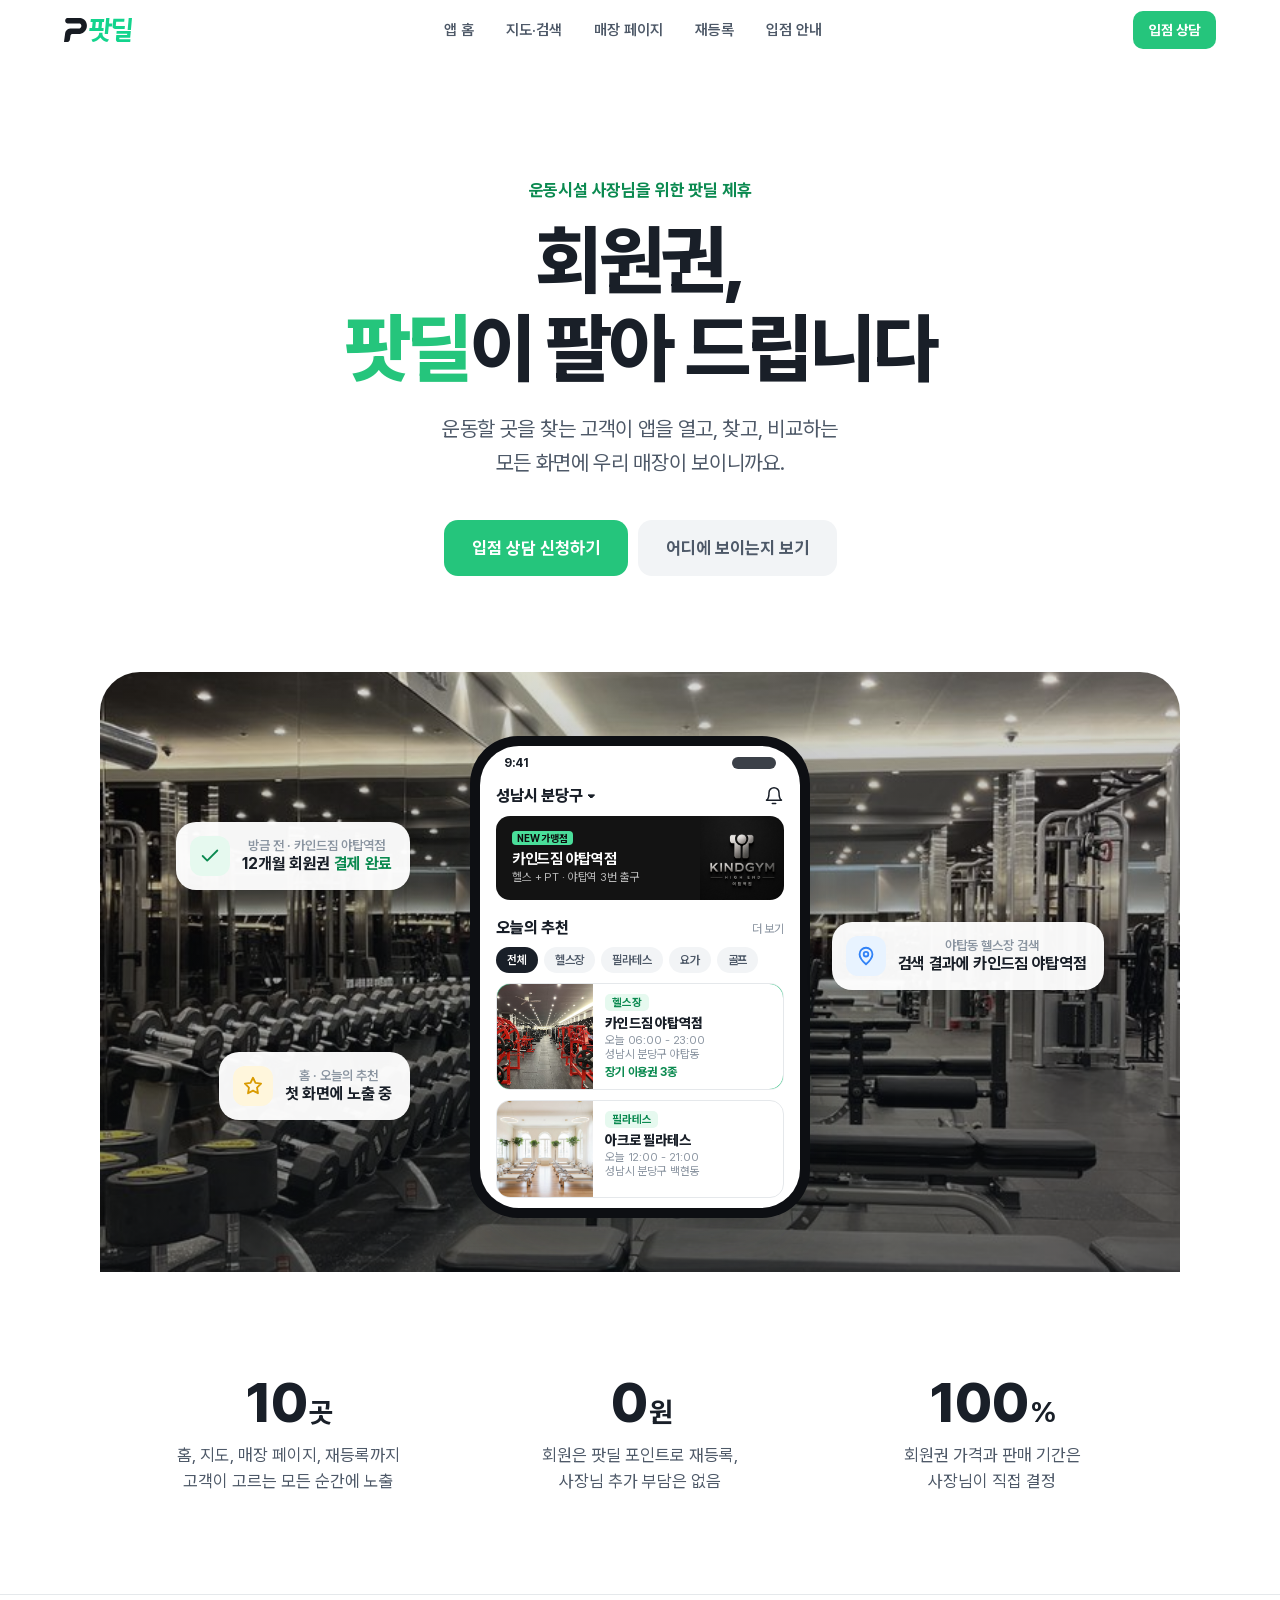
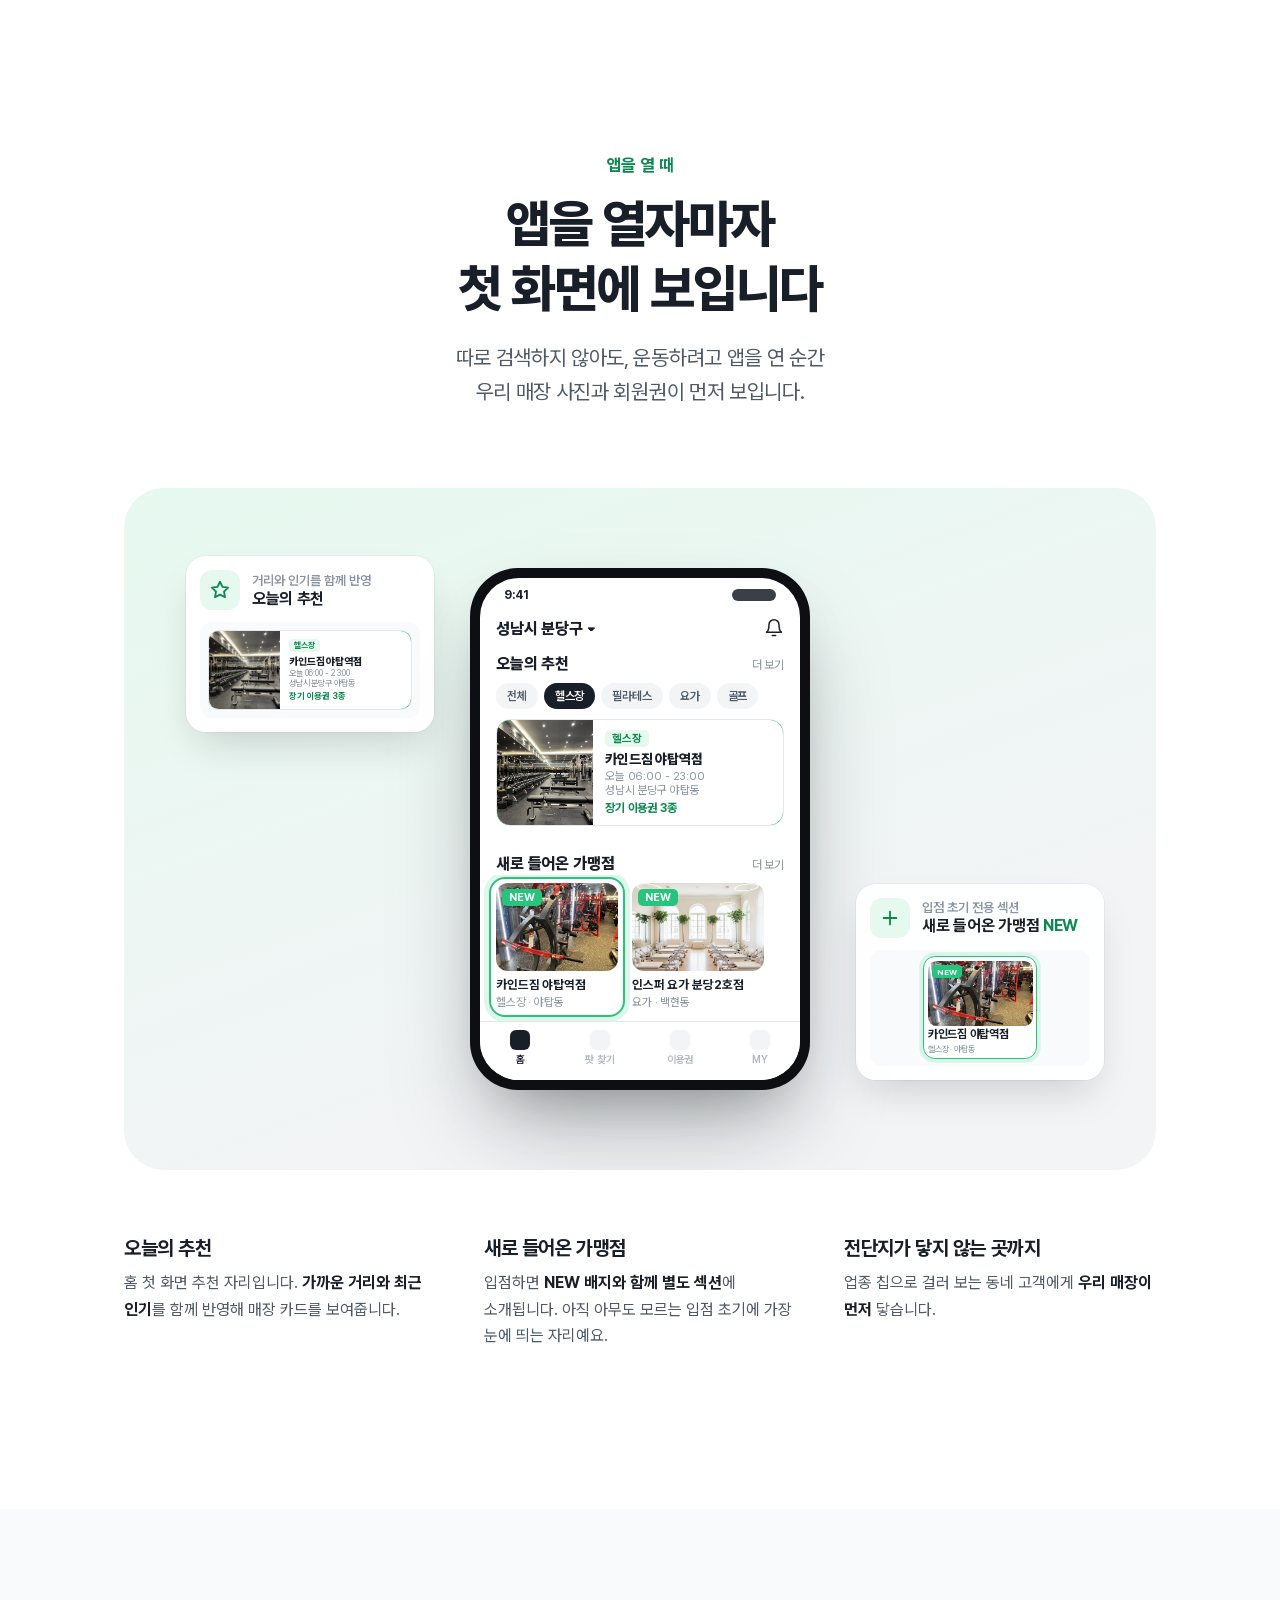
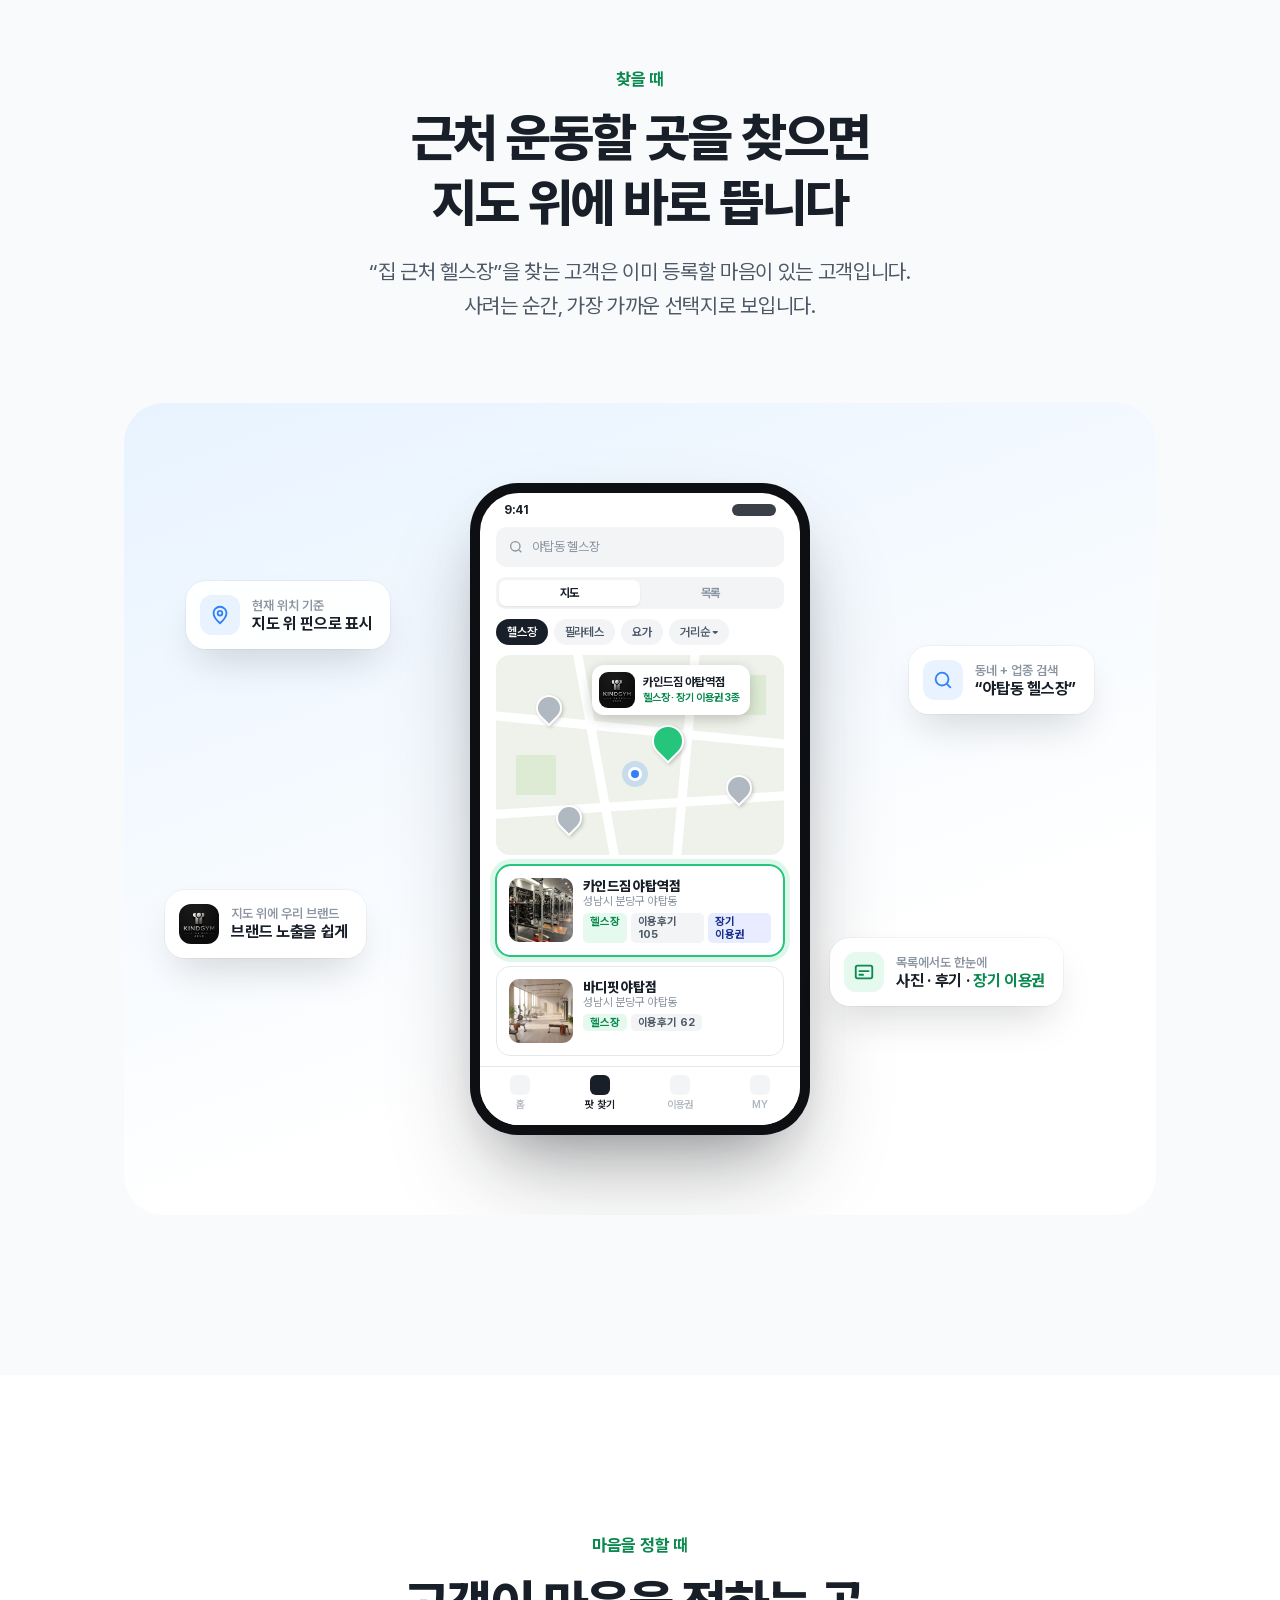
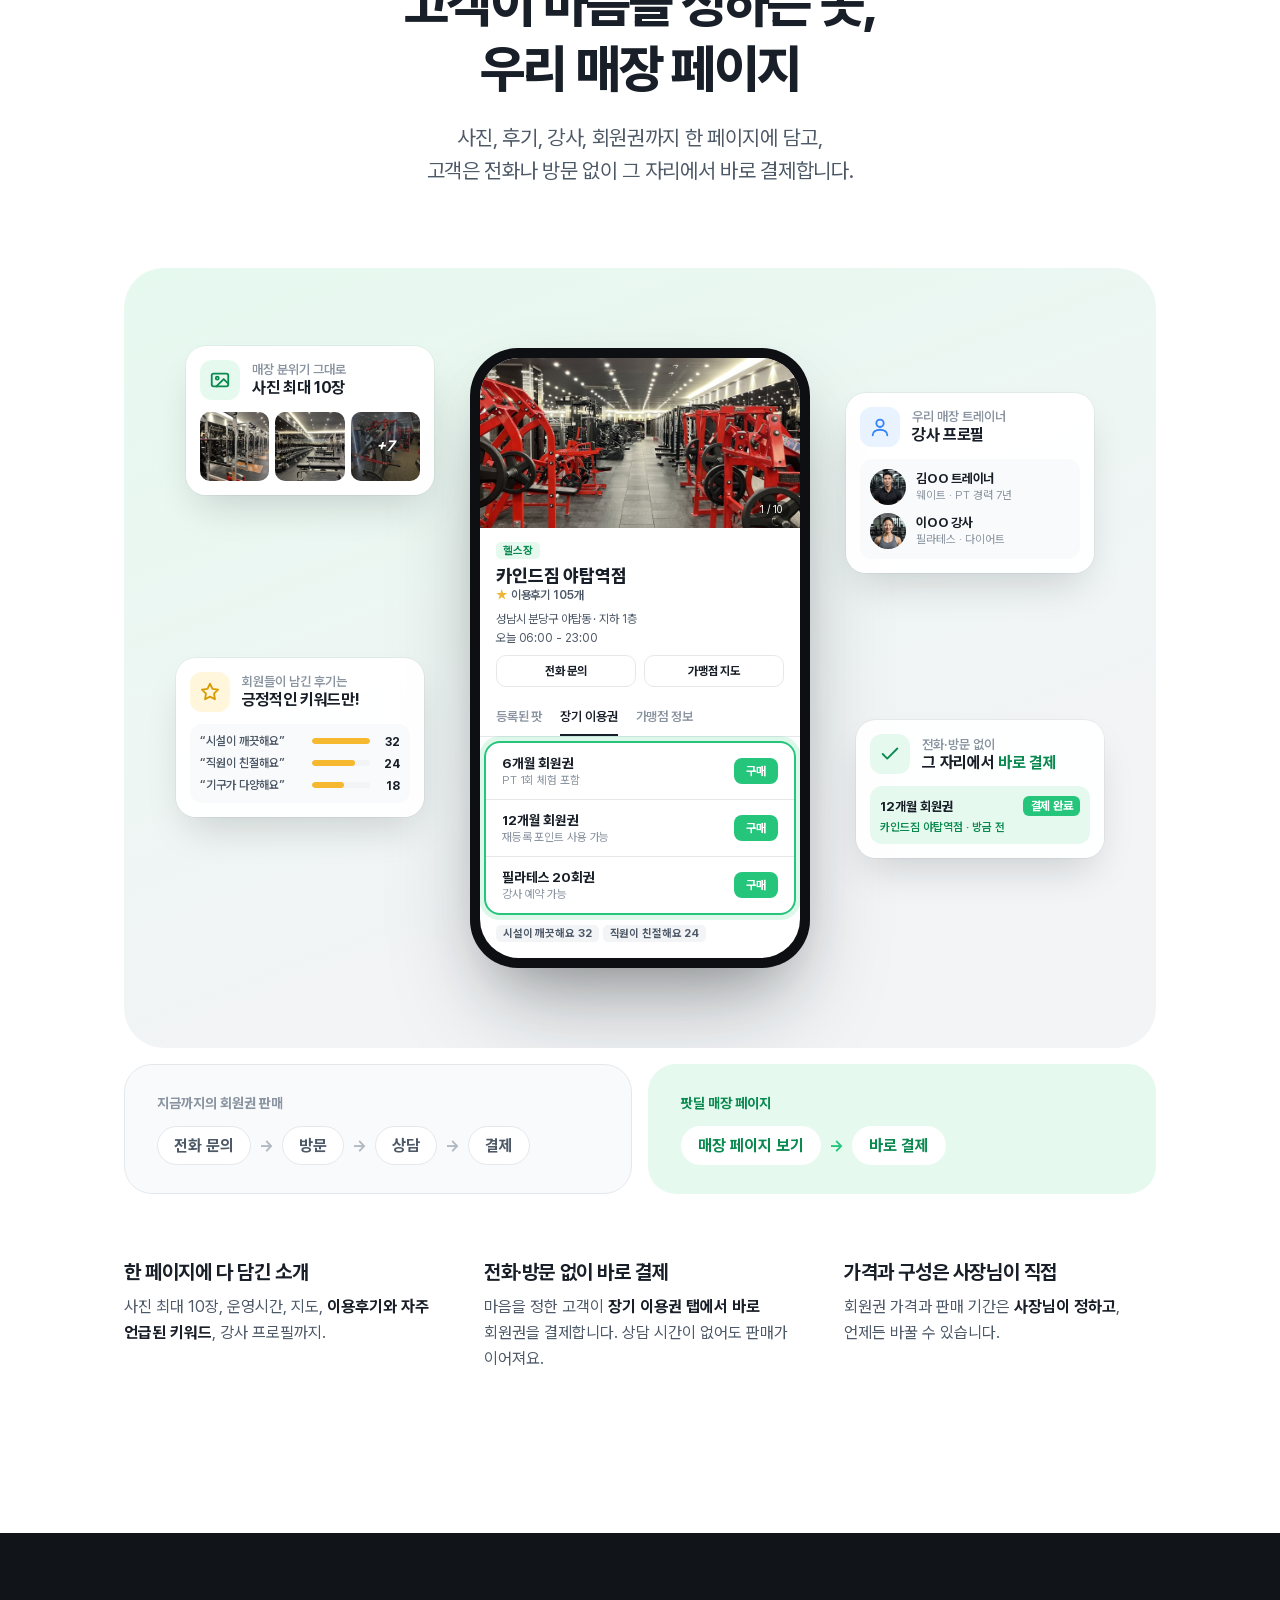
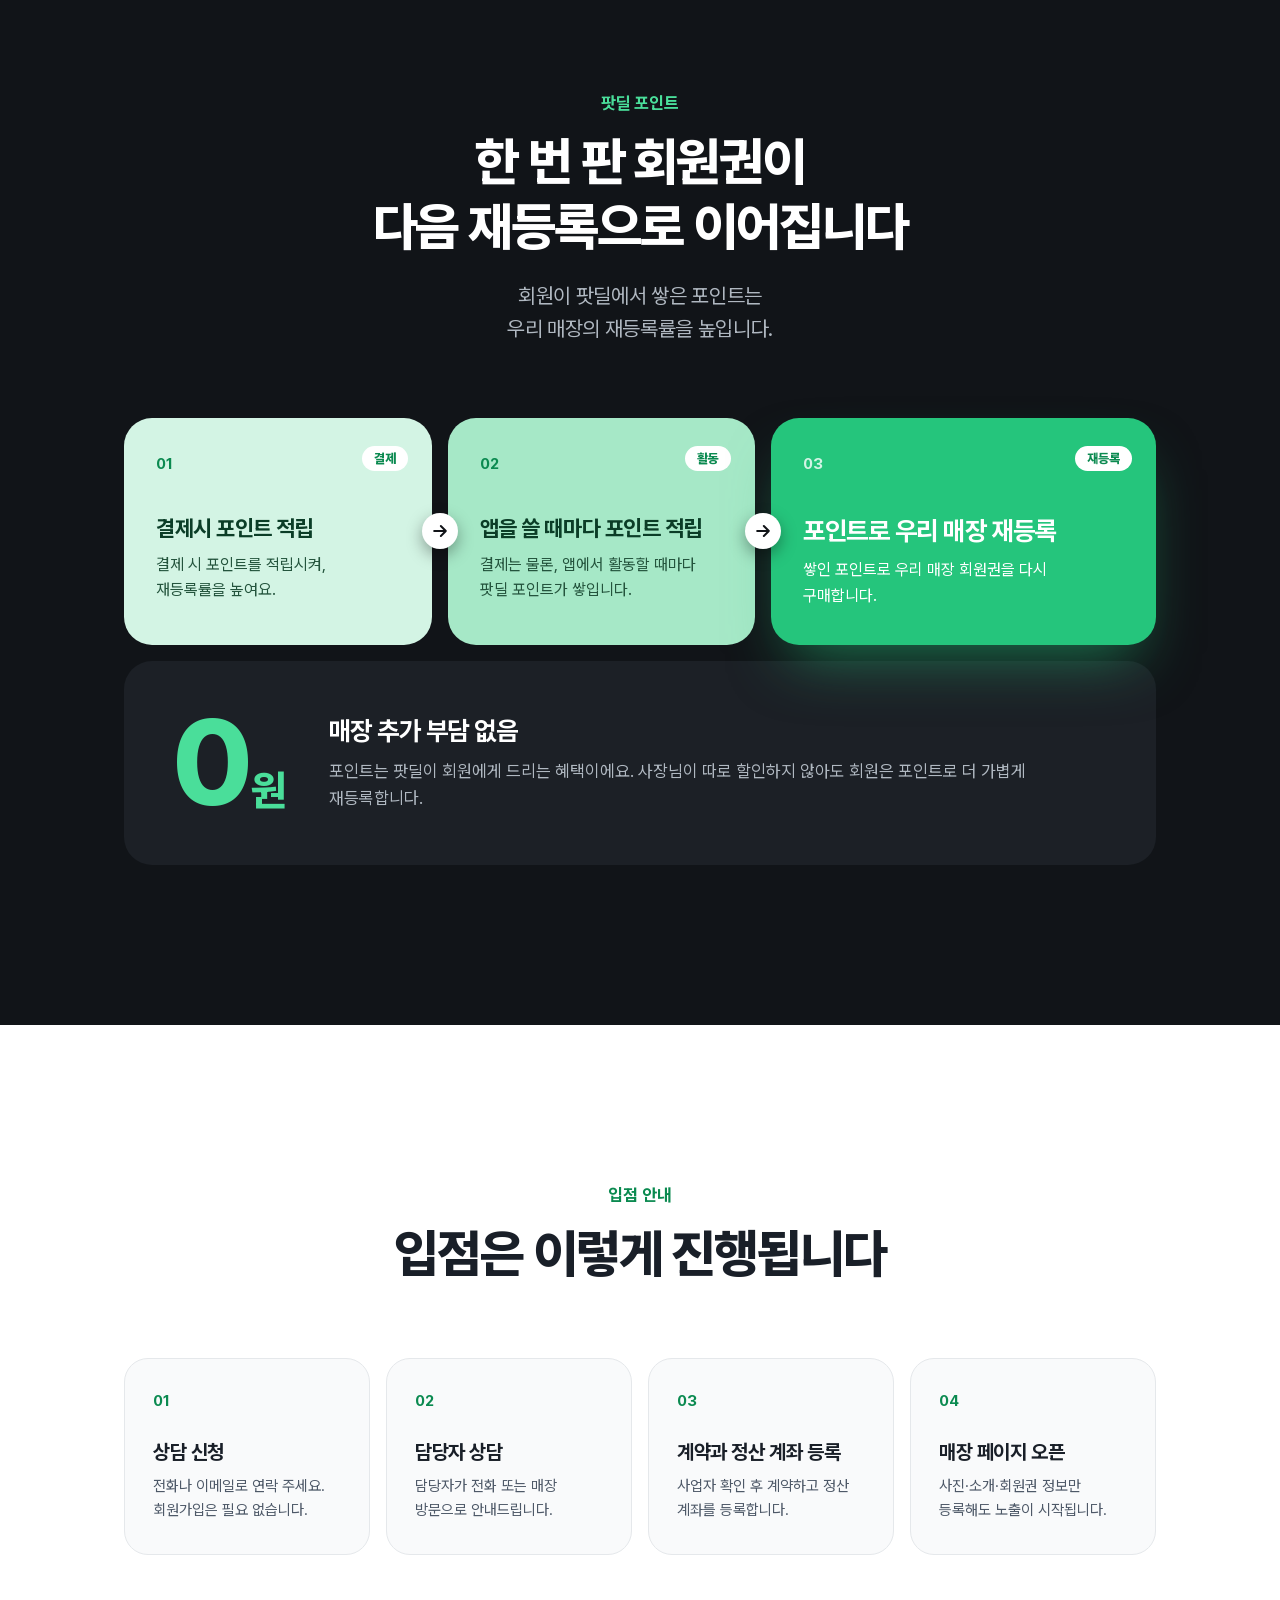
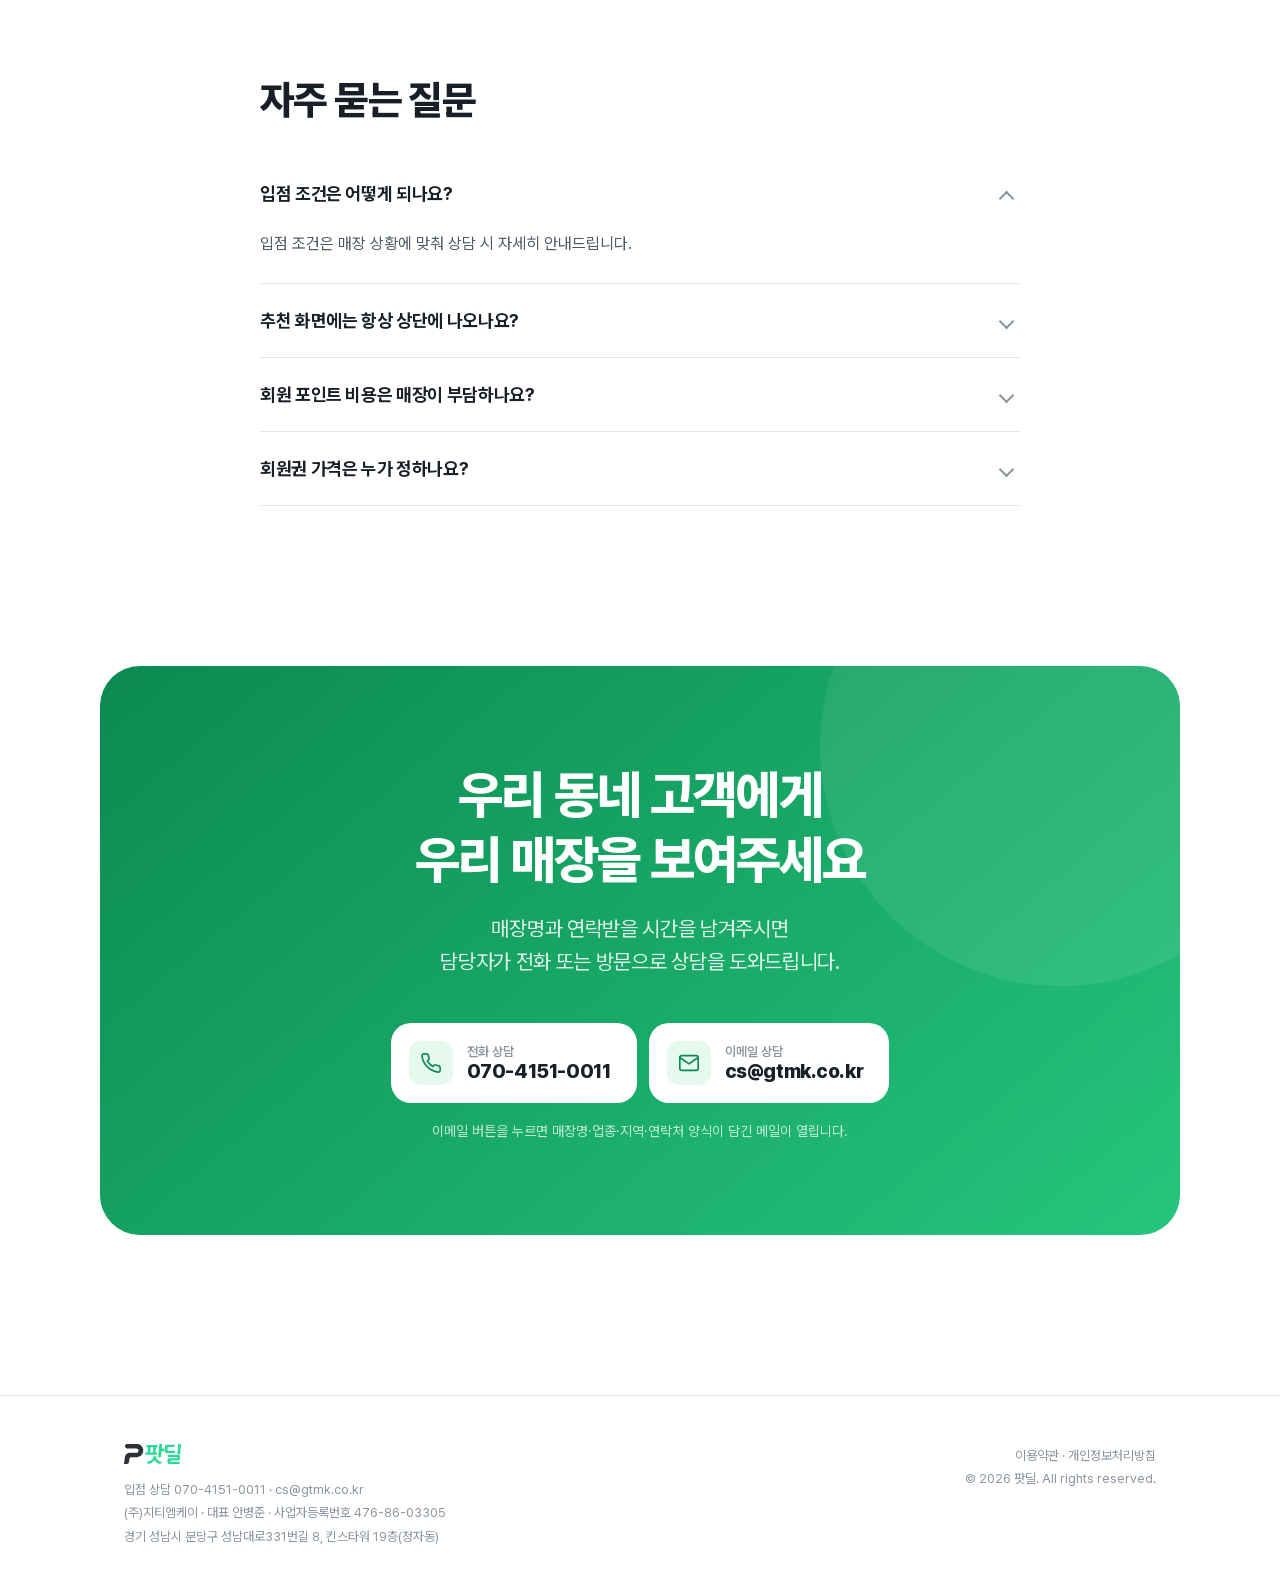
==== partner/index.html @ 351692d8 "feature: 운동시설 입점 안내 페이지(/partner/) 추가 - partner/ 폴더에 입점 안내 페이지, 사용 이미지, 공유 미리보기 이미지와 파비콘 추가 - Preten" ====
<!doctype html>
<html lang="ko">
<head>
<meta charset="utf-8">
<meta name="viewport" content="width=device-width,initial-scale=1">
<title>팟딜 파트너 | 운동시설 제휴 가맹점 모집</title>
<meta name="description" content="회원권, 팟딜이 팔아 드립니다. 운동할 곳을 찾는 고객이 앱을 열고, 찾고, 비교하는 모든 화면에 우리 매장이 보입니다.">
<link rel="canonical" href="https://gtmk.net/partner/">
<link rel="icon" type="image/svg+xml" href="assets/favicon.svg">
<meta property="og:type" content="website">
<meta property="og:site_name" content="팟딜">
<meta property="og:url" content="https://gtmk.net/partner/">
<meta property="og:title" content="팟딜 파트너 | 운동시설 제휴 가맹점 모집">
<meta property="og:description" content="회원권, 팟딜이 팔아 드립니다. 운동할 곳을 찾는 고객이 보는 모든 화면에 우리 매장이 보입니다.">
<meta property="og:image" content="https://gtmk.net/partner/assets/og.jpg">
<meta property="og:image:width" content="1200">
<meta property="og:image:height" content="630">
<meta name="twitter:card" content="summary_large_image">
<link rel="preload" href="fonts/PretendardSubset.woff2" as="font" type="font/woff2" crossorigin>
<style>
@font-face{font-family:"Pretendard";src:url("fonts/PretendardSubset.woff2") format("woff2-variations"),url("fonts/PretendardSubset.woff2") format("woff2");font-weight:45 920;font-display:swap}
:root{
  --g:#25C57C;--g-press:#1EA266;--g-bg:#E6F9EF;--g-text:#0B8A50;
  --ink:#191F28;--ink2:#4E5968;--ink3:#8B95A1;--ink4:#B0B8C1;--line:#E5E8EB;--canvas:#F9FAFB;--sec:#F2F4F6;--dark:#111418;--navy:#182E89;
  --max:1080px;
}
*{box-sizing:border-box;margin:0;padding:0}
html{scroll-behavior:smooth;scroll-padding-top:64px}
body{font-family:"Pretendard",-apple-system,BlinkMacSystemFont,"Apple SD Gothic Neo","Malgun Gothic",sans-serif;color:var(--ink);background:#fff;word-break:keep-all;-webkit-font-smoothing:antialiased;overflow-x:hidden}
a{color:inherit;text-decoration:none}
.wrap{max-width:var(--max);margin:0 auto;padding:0 24px}
section{padding:160px 0}
.center{text-align:center}
.kicker{display:block;font-size:17px;font-weight:700;color:var(--g-text);margin-bottom:16px;letter-spacing:-0.01em}
h1{font-size:clamp(40px,7vw,76px);line-height:1.16;font-weight:800;letter-spacing:-0.045em}
h2{font-size:clamp(32px,5vw,52px);line-height:1.25;font-weight:800;letter-spacing:-0.04em}
h3{font-size:19px;font-weight:700;letter-spacing:-0.02em;line-height:1.4}
.sub{font-size:clamp(17px,2vw,21px);line-height:1.6;color:var(--ink2);margin-top:20px;letter-spacing:-0.015em}
.btn{display:inline-flex;align-items:center;justify-content:center;height:56px;padding:0 28px;border-radius:14px;font-weight:700;font-size:17px;transition:background .15s,transform .15s}
.btn:active{transform:scale(.97)}
.btn-g{background:var(--g);color:#fff}.btn-g:hover{background:var(--g-press)}
.btn-s{background:var(--sec);color:var(--ink2)}.btn-s:hover{background:#E5E8EB}

/* reveal */
.js .rv{opacity:0;transform:translateY(32px);transition:opacity .8s cubic-bezier(.2,.7,.2,1),transform .8s cubic-bezier(.2,.7,.2,1)}
.js .rv.in{opacity:1;transform:none}
.js .rv.d1{transition-delay:.12s}.js .rv.d2{transition-delay:.24s}.js .rv.d3{transition-delay:.36s}
@media(prefers-reduced-motion:reduce){.js .rv{opacity:1;transform:none;transition:none}}

/* header */
header{position:fixed;top:0;left:0;right:0;z-index:40;background:rgba(255,255,255,.8);backdrop-filter:saturate(1.6) blur(16px);-webkit-backdrop-filter:saturate(1.6) blur(16px)}
header .wrap{height:60px;display:flex;align-items:center;justify-content:space-between;gap:16px;max-width:1200px}
header .logo{height:24px;width:auto;display:block}
header nav{display:flex;gap:32px;font-size:15px;font-weight:600;color:var(--ink2)}
header nav a:hover{color:var(--ink)}
header .btn{height:38px;padding:0 16px;font-size:14px;border-radius:10px}
@media(max-width:900px){header nav{display:none}}

/* ===== phone mockup ===== */
.phone{text-align:left;width:340px;flex:none;border-radius:48px;background:#0d0f13;padding:10px;box-shadow:0 50px 100px -20px rgba(17,20,24,.28),0 30px 60px -30px rgba(17,20,24,.35);position:relative}
.scr{width:320px;border-radius:39px;overflow:hidden;background:#fff;color:var(--ink);position:relative;font-size:13px;letter-spacing:-0.01em}
.sb{height:34px;display:flex;justify-content:space-between;align-items:center;padding:0 24px;font-size:12px;font-weight:700}
.sb i{width:44px;height:12px;border-radius:6px;background:var(--ink);display:block;opacity:.85}
.ab{display:flex;justify-content:space-between;align-items:center;padding:6px 16px 10px}
.ab b{font-size:16px;font-weight:800}
.ab svg{width:20px;height:20px;stroke:var(--ink);fill:none;stroke-width:1.8;stroke-linecap:round;stroke-linejoin:round}
.banner{margin:0 16px;border-radius:14px;background:linear-gradient(120deg,#182E89,#25C57C);color:#fff;padding:16px;position:relative;height:84px}
.banner b{font-size:15px;display:block}.banner span{font-size:12px;opacity:.85}
.banner em{position:absolute;right:12px;bottom:10px;font-style:normal;font-size:10px;background:rgba(0,0,0,.25);border-radius:10px;padding:2px 7px}
.banner.kg{background:#131313 url('assets/kindgym_logo.jpg') right center/auto 100% no-repeat;padding:14px 16px;overflow:hidden}
.banner.kg i{display:inline-block;font-style:normal;font-size:10px;font-weight:700;color:#0c0c0c;background:#4ADE9A;border-radius:4px;padding:1px 5px;margin-bottom:5px}
.banner.kg b{font-size:15px;letter-spacing:-0.02em}
.banner.kg span{font-size:11.5px;opacity:.7;display:block;margin-top:2px}
.sh{display:flex;justify-content:space-between;align-items:baseline;padding:18px 16px 10px}
.sh b{font-size:16px;font-weight:800}.sh span{font-size:12px;color:var(--ink3)}
.chips{display:flex;gap:6px;padding:0 16px 10px;overflow:hidden}
.chips span{flex:none;font-size:12px;font-weight:600;padding:6px 11px;border-radius:16px;background:var(--sec);color:var(--ink2)}
.chips span.on{background:var(--ink);color:#fff}
.chip{display:inline-block;font-size:11px;font-weight:700;padding:2px 7px;border-radius:5px;background:var(--g-bg);color:var(--g-text)}
.chip.gray{background:var(--sec);color:var(--ink2)}
.chip.navy{background:#E7ECFF;color:var(--navy)}
.mini{font-size:11.5px;color:var(--ink3)}
.rc{margin:0 16px 10px;border-radius:14px;border:1px solid var(--line);overflow:hidden;display:grid;grid-template-columns:96px 1fr}
.rc .ph{background-size:cover;background-position:center;min-height:96px}
.rc .bd{padding:10px 12px}
.rc .nm{font-size:14px;font-weight:800;margin:4px 0 2px}
.rc .pr{font-size:12px;font-weight:700;color:var(--g-text);margin-top:4px}
.hs{display:flex;gap:10px;padding:8px 16px 12px;margin-top:-8px;overflow:hidden}
.hs .nc.hl{padding:4px 5px 6px;margin:-4px -1px -6px -5px}
.nc{flex:none;width:132px;position:relative}
.nc .ph{height:88px;border-radius:12px;background-size:cover;background-position:center;position:relative}
.nc .ph .chip{position:absolute;left:6px;top:6px;background:var(--g);color:#fff}
.nc b{display:block;font-size:12.5px;margin-top:6px;line-height:1.35}
.tb{display:grid;grid-template-columns:repeat(4,1fr);border-top:1px solid var(--line);padding:8px 0 14px;background:#fff}
.tb span{text-align:center;font-size:10.5px;color:var(--ink4);font-weight:600}
.tb span:before{content:"";display:block;width:20px;height:20px;border-radius:6px;background:var(--sec);margin:0 auto 3px}
.tb span.on{color:var(--ink)}.tb span.on:before{background:var(--ink)}
.search{margin:0 16px 10px;height:40px;border-radius:10px;background:var(--sec);display:flex;align-items:center;padding:0 12px;gap:8px;color:var(--ink3);font-size:13px}
.search svg{width:16px;height:16px;stroke:var(--ink3);fill:none;stroke-width:2}
.seg{display:flex;margin:0 16px 10px;background:var(--sec);border-radius:9px;padding:3px}
.seg span{flex:1;text-align:center;font-size:12px;font-weight:700;color:var(--ink3);padding:6px 0;border-radius:7px}
.seg span.on{background:#fff;color:var(--ink);box-shadow:0 1px 2px rgba(0,0,0,.08)}
.map{height:200px;margin:0 16px;border-radius:14px;position:relative;overflow:hidden;background:#EEF2EA}
.map svg.st{position:absolute;inset:0;width:100%;height:100%}
.pin{position:absolute;width:26px;height:26px;border-radius:50% 50% 50% 0;transform:rotate(-45deg);background:#B0B8C1;border:2px solid #fff;box-shadow:0 2px 4px rgba(0,0,0,.2)}
.pin.on{background:var(--g);width:32px;height:32px}
.pinlbl{position:absolute;background:#fff;border-radius:8px;padding:4px 8px;font-size:11px;font-weight:800;box-shadow:0 2px 6px rgba(0,0,0,.15);white-space:nowrap}
.lcard{position:absolute;background:#fff;border-radius:12px;padding:7px 10px 7px 7px;display:flex;gap:8px;align-items:center;box-shadow:0 4px 14px rgba(0,0,0,.2);z-index:3;white-space:nowrap}
.lcard i{width:36px;height:36px;border-radius:9px;background:#131313 url('assets/kindgym_logo.jpg') center/cover no-repeat;display:block;flex:none}
.lcard b{display:block;font-size:12px}.lcard span{font-size:10.5px;color:var(--g-text);font-weight:700}
.me{position:absolute;width:14px;height:14px;border-radius:50%;background:#3182F6;border:3px solid #fff;box-shadow:0 0 0 6px rgba(49,130,246,.2)}
.lc{margin:10px 16px 0;padding:12px;border-radius:14px;border:1px solid var(--line);display:grid;grid-template-columns:64px 1fr;gap:10px;position:relative}
.lc .ph{width:64px;height:64px;border-radius:10px;background-size:cover;background-position:center}
.lc .nm{font-size:14px;font-weight:800}
.lc .nm small{font-size:11.5px;color:var(--ink3);font-weight:600;margin-left:4px}
.lc.dim{opacity:.5}
.dph{height:170px;background-size:cover;background-position:center;position:relative}
.dph .cnt{position:absolute;right:10px;bottom:10px;font-size:10.5px;color:#fff;background:rgba(0,0,0,.45);padding:2px 8px;border-radius:10px}
.dhd{padding:14px 16px 8px}
.dhd .nm{font-size:18px;font-weight:800;margin:6px 0 2px}
.dhd .rv2{font-size:12px;color:var(--ink2);font-weight:600}
.dhd .rv2 b{color:#EDB634}
.info{padding:2px 16px 10px;display:grid;gap:5px;font-size:12px;color:var(--ink2)}
.acts{display:grid;grid-template-columns:1fr 1fr;gap:8px;padding:0 16px 12px}
.acts span{border:1px solid var(--line);border-radius:10px;text-align:center;padding:8px 0;font-size:12px;font-weight:700}
.tabs{display:flex;gap:18px;padding:0 16px;border-bottom:1px solid var(--line);font-size:13px;font-weight:600;color:var(--ink3)}
.tabs span{padding:10px 0}.tabs .on{color:var(--ink);border-bottom:2px solid var(--ink)}
.row{display:flex;justify-content:space-between;align-items:center;padding:12px 16px;border-bottom:1px solid var(--line)}
.row .t{font-size:13.5px;font-weight:700}.row .s{font-size:11.5px;color:var(--ink3);margin-top:2px}
.row .go{font-size:12px;font-weight:700;color:#fff;background:var(--g);padding:6px 12px;border-radius:8px}
.empty{padding:34px 16px 40px;text-align:center;color:var(--ink3);font-size:13px;line-height:1.6}
.empty b{display:block;color:var(--ink);font-size:15px;margin-bottom:4px}
.ghost{background:var(--sec)!important}
.hl{position:relative}
.hl:after{content:"";position:absolute;inset:-2px;border:2px solid var(--g);border-radius:16px;box-shadow:0 0 0 5px rgba(37,197,124,.15);pointer-events:none}

/* ===== floating cards ===== */
.fc{position:absolute;z-index:5;background:rgba(255,255,255,.96);border-radius:20px;padding:14px 18px 14px 14px;display:flex;align-items:center;gap:12px;box-shadow:0 20px 40px -12px rgba(17,20,24,.18),0 0 0 1px rgba(17,20,24,.04);white-space:nowrap;animation:float 6s ease-in-out infinite}
.fc:nth-of-type(2n){animation-delay:-3s}
.fc .ic{width:40px;height:40px;border-radius:12px;display:grid;place-items:center;flex:none;background:var(--g-bg)}
.fc .ic svg{width:22px;height:22px;stroke:var(--g-text);fill:none;stroke-width:2;stroke-linecap:round;stroke-linejoin:round}
.fc .ic.blue{background:#E8F3FF}.fc .ic.blue svg{stroke:#3182F6}
.fc .ic.yel{background:#FFF6DC}.fc .ic.yel svg{stroke:#D99A00}
.fc small{display:block;font-size:13px;color:var(--ink3);font-weight:600}
.fc b{display:block;font-size:16px;font-weight:700;letter-spacing:-0.02em;margin-top:1px}
.fc b em{font-style:normal;color:var(--g-text)}
/* floating cards with example visuals */
.fc.fx{flex-direction:column;align-items:stretch;gap:12px;padding:14px;white-space:normal;width:248px}
.fc.fx .fh{display:flex;align-items:center;gap:12px}
.ex{border-radius:12px;background:var(--canvas);padding:10px}
.ex.ph3{display:grid;grid-template-columns:repeat(3,1fr);gap:6px;padding:0;background:none}
.ex.ph3 i{aspect-ratio:1;border-radius:10px;background-size:cover;background-position:center;position:relative;overflow:hidden}
.ex.ph3 span{position:absolute;inset:0;display:grid;place-items:center;background:rgba(17,20,24,.5);color:#fff;font-weight:700;font-size:15px}
.ex.kw{display:grid;gap:7px}
.ex.kw p{display:grid;grid-template-columns:104px 1fr 22px;align-items:center;gap:8px;font-size:12px;color:var(--ink2);font-weight:600}
.ex.kw em{height:6px;border-radius:3px;background:var(--sec);position:relative;overflow:hidden}
.ex.kw em:after{content:"";position:absolute;left:0;top:0;bottom:0;width:var(--w);background:#F5B82E;border-radius:3px}
.ex.kw b{font-size:12px;color:var(--ink);text-align:right}
.ex.tr{display:grid;gap:8px}
.ex.tr p{display:flex;align-items:center;gap:10px}
.ex.tr i{width:36px;height:36px;border-radius:50%;background-size:cover;background-position:center top;flex:none}
.ex.tr span{font-size:11.5px;color:var(--ink3);line-height:1.35}
.ex.tr span b{display:block;font-size:13px;color:var(--ink);margin:0}
.ex.pay{background:var(--g-bg)}
.ex.pay p{display:flex;justify-content:space-between;align-items:center;font-size:13px;font-weight:700}
.ex.pay p b{font-size:12px;color:#fff;background:var(--g);border-radius:6px;padding:3px 8px;margin:0}
.ex.pay small{display:block;font-size:11.5px;color:var(--g-text);margin-top:4px}
.ex.rk{display:grid;gap:6px;padding:6px}
.ex.rk p{display:flex;align-items:center;gap:10px;padding:6px;border-radius:10px;background:#fff;border:1px solid transparent}
.ex.rk p.on{border-color:var(--g);box-shadow:0 0 0 3px rgba(37,197,124,.12)}
.ex.rk i{width:38px;height:38px;border-radius:8px;background-size:cover;background-position:center;flex:none}
.ex.rk span{font-size:11px;color:var(--ink3);line-height:1.35;flex:1}
.ex.rk span b{display:block;font-size:13px;color:var(--ink)}
.ex.rk em{font-style:normal;font-size:10.5px;font-weight:700;color:#fff;background:var(--g);border-radius:5px;padding:2px 6px}
.ex.nw{display:flex;gap:12px;align-items:center;padding:8px}
.ex.nw i{width:76px;height:56px;border-radius:10px;background-size:cover;background-position:center;position:relative;flex:none}
.ex.nw i span{font-style:normal;position:absolute;left:5px;top:5px;font-size:10px;font-weight:800;color:#fff;background:var(--g);border-radius:4px;padding:1px 5px}
.ex.nw p{font-size:11.5px;color:var(--ink3);line-height:1.4}
.ex.nw p b{display:block;font-size:13px;color:var(--ink)}
.ex.nw p small{display:inline-block;margin-top:3px;font-size:10.5px;font-weight:700;color:var(--g-text);background:var(--g-bg);border-radius:4px;padding:1px 6px}
.ex.appc{background:var(--canvas);padding:8px;font-size:13px;letter-spacing:-0.01em;display:flex;justify-content:center}
.ex.appc>div{zoom:.74}
.ex.appc .rc{margin:0;background:#fff;width:100%}
.ex.appc .nc{width:150px;background:#fff;border-radius:12px;padding:4px 4px 6px}
.stage .fc.fx.hm1{top:18%}.stage .fc.fx.hm2{top:56%}
.stage .fc.fx.l1{top:10%}.stage .fc.fx.l2{top:50%;left:5%}.stage .fc.fx.r1{top:16%}.stage .fc.fx.r2{top:58%;right:5%}
@media(max-width:1000px){.stage .fc.fx{width:220px}}
@media(max-width:800px){.stage .fc.fx{width:calc(100% - 32px)}}
@keyframes float{0%,100%{transform:translateY(0)}50%{transform:translateY(-10px)}}
@media(prefers-reduced-motion:reduce){.fc{animation:none}}

/* ===== hero ===== */
.hero{padding:180px 0 0;text-align:center;position:relative;overflow:hidden}
.hero h1 em{font-style:normal;color:var(--g)}
.hero .cta{display:flex;flex-wrap:wrap;gap:10px;justify-content:center;margin-top:40px}
.hero-stage{position:relative;margin:96px auto 0;max-width:1080px;height:600px;border-radius:40px 40px 0 0;overflow:hidden;display:flex;justify-content:center;padding-top:64px}
.hero-stage .bgimg{position:absolute;inset:0;background:url('assets/kindgym_3.jpg') center/cover;filter:saturate(.9)}
.hero-stage .bgimg:after{content:"";position:absolute;inset:0;background:linear-gradient(180deg,rgba(17,20,24,.15),rgba(17,20,24,.55))}
.hero-stage .phone{z-index:2;height:min-content}
.hero-stage .fc.a{left:7%;top:150px}
.hero-stage .fc.b{right:7%;top:250px}
.hero-stage .fc.c{left:11%;top:380px}

/* ===== facts strip ===== */
.facts{padding:100px 0;border-bottom:1px solid var(--line)}
.facts .wrap{display:grid;grid-template-columns:repeat(3,1fr);gap:24px;text-align:center}
.facts .n{font-size:clamp(40px,5vw,56px);font-weight:800;letter-spacing:-0.04em;line-height:1.1}
.facts .n small{font-size:.5em;font-weight:700;margin-left:2px}
.facts p{font-size:17px;color:var(--ink2);margin-top:10px;line-height:1.5}

/* ===== feature sections ===== */
.feat .head{text-align:center;max-width:760px;margin:0 auto}
.stage{position:relative;margin:80px auto 0;max-width:1080px;border-radius:40px;background:var(--sec);display:flex;justify-content:center;padding:80px 0;overflow:hidden}
.stage.mint{background:linear-gradient(160deg,#E6F9EF 0%,#F2F4F6 70%)}
.stage.blue{background:linear-gradient(160deg,#E8F3FF 0%,#F2F4F6 70%)}
.stage .fc.l1{left:6%;top:22%}
.stage .fc.l2{left:9%;top:60%}
.stage .fc.r1{right:6%;top:30%}
.stage .fc.r2{right:9%;top:66%}
.points{display:grid;grid-template-columns:repeat(3,1fr);gap:48px;max-width:1080px;margin:64px auto 0}
.points h3{font-size:20px}
.points p{font-size:16px;line-height:1.65;color:var(--ink2);margin-top:8px}
.points b{color:var(--ink);font-weight:700}

/* compare */
.vs{display:flex;gap:56px;justify-content:center;flex-wrap:wrap;margin-top:80px}
.vs .col{display:flex;flex-direction:column;align-items:center;gap:20px}
.vs .lbl{font-size:16px;font-weight:700;padding:10px 18px;border-radius:999px}
.vs .lbl.y{background:var(--ink);color:#fff}.vs .lbl.n{background:var(--sec);color:var(--ink3)}
.vs .phone.n{filter:grayscale(1);opacity:.6;box-shadow:0 30px 60px -30px rgba(17,20,24,.25)}

/* flow (detail) */
.flow{display:grid;grid-template-columns:1fr 1fr;gap:16px;max-width:1080px;margin:16px auto 0}
.flow>div{border-radius:28px;padding:28px 32px;background:var(--canvas);border:1px solid var(--line)}
.flow small{font-size:14px;font-weight:700;color:var(--ink3)}
.flow ol{list-style:none;display:flex;flex-wrap:wrap;align-items:center;gap:8px;margin-top:14px}
.flow li{font-size:16px;font-weight:700;padding:9px 16px;border-radius:999px;background:#fff;border:1px solid var(--line);color:var(--ink2)}
.flow li.ar{background:none;border:0;padding:0;color:var(--ink4)}
.flow .on{background:var(--g-bg);border-color:transparent}
.flow .on small{color:var(--g-text)}
.flow .on li{border-color:transparent;color:var(--g-text)}
.flow .on li.ar{color:var(--g)}
@media(max-width:800px){.flow{grid-template-columns:1fr}.flow>div{padding:24px}}

/* renew */
.renew{background:var(--dark);color:#fff}
.renew .sub{color:#B0B8C1}
.renew .kicker{color:#4ADE9A}
.loop{display:grid;grid-template-columns:repeat(3,1fr);gap:16px;margin-top:72px}
.loop .st{background:#1C2026;border-radius:28px;padding:36px 32px;position:relative}
.loop .st .no{font-size:15px;font-weight:700;color:#6B7684}
.loop .st h3{font-size:22px;margin-top:40px;color:#fff}
.loop .st p{font-size:16px;color:#B0B8C1;margin-top:8px;line-height:1.6}
.loop .st.on{background:var(--g)}.loop .st.on .no{color:rgba(255,255,255,.75)}.loop .st.on p{color:rgba(255,255,255,.9)}
.loop{grid-template-columns:1fr 1fr 1.25fr}
.loop .st.s1{background:#D3F4E4}.loop .st.s2{background:#A6E8C7}
.loop .st.s1 h3,.loop .st.s2 h3{color:#0B3D27}.loop .st.s1 .no,.loop .st.s2 .no{color:#0B8A50}.loop .st.s1 p,.loop .st.s2 p{color:#24543D}
.loop .st.s3{background:var(--g);box-shadow:0 30px 60px -20px rgba(37,197,124,.55)}
.loop .st.s3 .no{color:rgba(255,255,255,.8)}.loop .st.s3 p{color:#fff}.loop .st.s3 h3{font-size:26px}
.loop .ar{position:absolute;right:-26px;top:50%;margin-top:-18px;width:36px;height:36px;border-radius:50%;background:#fff;color:#111418;display:grid;place-items:center;z-index:2;box-shadow:0 6px 16px rgba(0,0,0,.35)}
.loop .ar svg{width:20px;height:20px;fill:none;stroke:currentColor;stroke-width:2.4;stroke-linecap:round;stroke-linejoin:round}
.loop .badge{position:absolute;right:24px;top:28px;font-size:13px;font-weight:800;color:#0B8A50;background:#fff;border-radius:999px;padding:5px 12px}
@media(max-width:800px){.loop{grid-template-columns:1fr}.loop .ar{right:50%;margin:0 -18px 0 0;top:auto;bottom:-26px;transform:rotate(90deg)}}
.zero{margin-top:16px;border-radius:28px;background:#1C2026;padding:48px;display:flex;align-items:center;gap:48px}
.zero .big{font-size:clamp(72px,10vw,120px);font-weight:800;color:#4ADE9A;letter-spacing:-0.05em;line-height:.9}
.zero .big small{font-size:.35em;margin-left:4px}
.zero h3{font-size:26px;color:#fff}.zero p{font-size:17px;color:#B0B8C1;margin-top:8px;line-height:1.6}
.renew .note{font-size:14px;color:#6B7684;margin-top:20px}

/* steps + faq */
.steps{display:grid;grid-template-columns:repeat(4,1fr);gap:16px;margin-top:72px}
.steps div{border-radius:24px;background:var(--canvas);border:1px solid var(--line);padding:32px 28px}
.steps .no{font-size:15px;font-weight:700;color:var(--g-text)}
.steps h3{margin-top:28px;font-size:20px}
.steps p{font-size:15px;color:var(--ink2);line-height:1.6;margin-top:8px}
.faq{max-width:760px;margin:120px auto 0}
.faq h2{font-size:clamp(28px,4vw,40px);margin-bottom:32px}
details{border-bottom:1px solid var(--line)}
summary{list-style:none;cursor:pointer;padding:26px 48px 26px 0;font-size:18px;font-weight:700;position:relative;letter-spacing:-0.02em}
summary::-webkit-details-marker{display:none}
summary:after{content:"";position:absolute;right:8px;top:32px;width:9px;height:9px;border-right:2px solid var(--ink3);border-bottom:2px solid var(--ink3);transform:rotate(45deg);transition:transform .2s}
details[open] summary:after{transform:rotate(-135deg);top:36px}
details p{padding:0 0 26px;font-size:16px;line-height:1.7;color:var(--ink2)}

/* contact */
.contact{padding:0 0 160px}
.contact .box{max-width:1080px;margin:0 auto;border-radius:40px;background:linear-gradient(140deg,#0B8A50 0%,#25C57C 100%);color:#fff;padding:96px 48px;text-align:center;position:relative;overflow:hidden}
.contact .box:before{content:"";position:absolute;right:-120px;top:-160px;width:480px;height:480px;border-radius:50%;background:rgba(255,255,255,.08)}
.contact h2{color:#fff;position:relative}
.contact .sub{color:rgba(255,255,255,.88);position:relative}
.clinks{display:flex;gap:12px;justify-content:center;flex-wrap:wrap;margin-top:44px;position:relative}
.clinks a{display:flex;align-items:center;gap:14px;background:#fff;color:var(--ink);border-radius:20px;padding:18px 26px 18px 18px;text-align:left;transition:transform .15s}
.clinks a:hover{transform:translateY(-3px)}
.clinks .ic{width:44px;height:44px;border-radius:12px;background:var(--g-bg);display:grid;place-items:center}
.clinks .ic svg{width:22px;height:22px;stroke:var(--g-text);fill:none;stroke-width:1.8;stroke-linecap:round;stroke-linejoin:round}
.clinks small{display:block;font-size:13px;color:var(--ink3);font-weight:600}
.clinks b{display:block;font-size:20px;font-weight:800;letter-spacing:-0.02em}
.contact .hint{font-size:14px;color:rgba(255,255,255,.75);margin-top:20px;position:relative}

footer{border-top:1px solid var(--line);color:var(--ink3);padding:48px 0;font-size:13px;line-height:1.8}
footer .wrap{display:flex;justify-content:space-between;gap:24px;flex-wrap:wrap}
footer img{height:20px;margin-bottom:14px;display:block;opacity:.9}

.mcta{display:none}

/* ===== responsive ===== */
@media(max-width:1000px){
  .stage .fc,.hero-stage .fc{transform:scale(.88)}
  .stage .fc.l1,.stage .fc.l2,.hero-stage .fc.a,.hero-stage .fc.c{left:2%}
  .stage .fc.r1,.stage .fc.r2,.hero-stage .fc.b{right:2%}
}
@media(max-width:800px){
  section{padding:100px 0}
  .hero{padding-top:120px}
  .hero-stage{margin-top:56px;height:520px;border-radius:28px 28px 0 0;padding-top:40px}
  .facts{padding:64px 0}.facts .wrap{grid-template-columns:1fr;gap:40px}
  .stage{margin-top:48px;border-radius:28px;padding:48px 0 0;flex-direction:column;align-items:center}
  .stage .phone{order:2}
  /* floating cards become a stacked list above the phone */
  .stage .fc,.hero-stage .fc{position:static;transform:none;animation:none;margin:0 16px 10px;width:calc(100% - 32px);max-width:340px}
  .hero-stage{flex-direction:column;align-items:center}
  .hero-stage .fc{display:none}
  .points{grid-template-columns:1fr;gap:32px;margin-top:48px}
  .vs{gap:40px;margin-top:48px}
  .loop{grid-template-columns:1fr;margin-top:48px}
  .loop .st h3{margin-top:20px}
  .zero{flex-direction:column;align-items:flex-start;gap:16px;padding:36px 28px}
  .steps{grid-template-columns:1fr 1fr;margin-top:48px}
  .faq{margin-top:80px}
  .contact{padding:0 0 100px}
  .contact .box{border-radius:28px;padding:64px 20px;margin:0 16px}
  .mcta{display:flex;position:fixed;left:12px;right:12px;bottom:12px;z-index:50;gap:8px}
  .mcta a{flex:1;height:54px;border-radius:16px;display:grid;place-items:center;font-weight:700;font-size:16px;box-shadow:0 10px 24px rgba(0,0,0,.16)}
  .mcta .a1{background:var(--g);color:#fff}.mcta .a2{background:var(--ink);color:#fff}
  footer{padding-bottom:100px}
}
@media(max-width:520px){
  .steps{grid-template-columns:1fr}
  .br-d{display:none}
}
@media(max-width:400px){.phone{transform:scale(.9);transform-origin:top center;margin-bottom:-60px}}
</style>
<script>document.documentElement.classList.add('js')</script>
</head>
<body>

<header>
  <div class="wrap">
    <a href="#top" aria-label="팟딜 홈"><img class="logo" src="assets/logo.svg" alt="팟딜"></a>
    <nav aria-label="주요 메뉴">
      <a href="#home">앱 홈</a><a href="#find">지도·검색</a><a href="#detail">매장 페이지</a><a href="#renew">재등록</a><a href="#steps">입점 안내</a>
    </nav>
    <a class="btn btn-g" href="#contact">입점 상담</a>
  </div>
</header>

<main id="top">

<!-- HERO -->
<section class="hero">
  <div class="wrap">
    <span class="kicker rv">운동시설 사장님을 위한 팟딜 제휴</span>
    <h1 class="rv d1">회원권,<br><em>팟딜</em>이 팔아 드립니다</h1>
    <p class="sub rv d2">운동할 곳을 찾는 고객이 앱을 열고, 찾고, 비교하는 <br class="br-d">모든 화면에 우리 매장이 보이니까요.</p>
    <div class="cta rv d3">
      <a class="btn btn-g" href="#contact">입점 상담 신청하기</a>
      <a class="btn btn-s" href="#home">어디에 보이는지 보기</a>
    </div>
  </div>
  <div class="hero-stage rv">
    <div class="bgimg" aria-hidden="true"></div>
    <div class="fc a"><div class="ic"><svg viewBox="0 0 24 24"><path d="M20 6L9 17l-5-5"/></svg></div><div><small>방금 전 · 카인드짐 야탑역점</small><b>12개월 회원권 <em>결제 완료</em></b></div></div>
    <div class="fc b"><div class="ic blue"><svg viewBox="0 0 24 24"><path d="M12 21s-7-6.2-7-11a7 7 0 0 1 14 0c0 4.8-7 11-7 11z"/><circle cx="12" cy="10" r="2.5"/></svg></div><div><small>야탑동 헬스장 검색</small><b>검색 결과에 카인드짐 야탑역점</b></div></div>
    <div class="fc c"><div class="ic yel"><svg viewBox="0 0 24 24"><path d="M12 3l2.7 5.6 6.1.9-4.4 4.3 1 6.1L12 17l-5.4 2.9 1-6.1-4.4-4.3 6.1-.9z"/></svg></div><div><small>홈 · 오늘의 추천</small><b>첫 화면에 노출 중</b></div></div>
    <div class="phone" role="img" aria-label="팟딜 앱 홈 화면 예시. 오늘의 추천에 카인드짐 야탑역점이 노출됩니다">
      <div class="scr">
        <div class="sb"><span>9:41</span><i></i></div>
        <div class="ab"><b>성남시 분당구 ▾</b><svg viewBox="0 0 24 24"><path d="M6 8a6 6 0 0 1 12 0c0 7 3 9 3 9H3s3-2 3-9"/><path d="M10 21h4"/></svg></div>
        <div class="banner kg" role="img" aria-label="카인드짐 야탑역점 소개 배너"><i>NEW 가맹점</i><b>카인드짐 야탑역점</b><span>헬스 + PT · 야탑역 3번 출구</span></div>
        <div class="sh"><b>오늘의 추천</b><span>더 보기</span></div>
        <div class="chips"><span class="on">전체</span><span>헬스장</span><span>필라테스</span><span>요가</span><span>골프</span></div>
        <div class="rc hl"><div class="ph" style="background-image:url('assets/kindgym_1.jpg')"></div><div class="bd"><span class="chip">헬스장</span><div class="nm">카인드짐 야탑역점</div><div class="mini">오늘 06:00 - 23:00</div><div class="mini">성남시 분당구 야탑동</div><div class="pr">장기 이용권 3종</div></div></div>
        <div class="rc"><div class="ph" style="background-image:url('assets/pilates_1.jpg')"></div><div class="bd"><span class="chip">필라테스</span><div class="nm">아크로 필라테스</div><div class="mini">오늘 12:00 - 21:00</div><div class="mini">성남시 분당구 백현동</div></div></div>
      </div>
    </div>
  </div>
</section>

<!-- FACTS -->
<section class="facts">
  <div class="wrap">
    <div class="rv"><div class="n">10<small>곳</small></div><p>홈, 지도, 매장 페이지, 재등록까지<br>고객이 고르는 모든 순간에 노출</p></div>
    <div class="rv d1"><div class="n">0<small>원</small></div><p>회원은 팟딜 포인트로 재등록,<br>사장님 추가 부담은 없음</p></div>
    <div class="rv d2"><div class="n">100<small>%</small></div><p>회원권 가격과 판매 기간은<br>사장님이 직접 결정</p></div>
  </div>
</section>

<!-- 1 HOME -->
<section id="home" class="feat">
  <div class="wrap">
    <div class="head">
      <span class="kicker rv">앱을 열 때</span>
      <h2 class="rv d1">앱을 열자마자<br>첫 화면에 보입니다</h2>
      <p class="sub rv d2">따로 검색하지 않아도, 운동하려고 앱을 연 순간 <br class="br-d">우리 매장 사진과 회원권이 먼저 보입니다.</p>
    </div>
    <div class="stage mint rv">
      <div class="fc fx l1 hm1"><div class="fh"><div class="ic"><svg viewBox="0 0 24 24"><path d="M12 3l2.7 5.6 6.1.9-4.4 4.3 1 6.1L12 17l-5.4 2.9 1-6.1-4.4-4.3 6.1-.9z"/></svg></div><div><small>거리와 인기를 함께 반영</small><b>오늘의 추천</b></div></div>
        <div class="ex appc"><div class="rc hl"><div class="ph" style="background-image:url('assets/kindgym_3.jpg')"></div><div class="bd"><span class="chip">헬스장</span><div class="nm">카인드짐 야탑역점</div><div class="mini">오늘 06:00 - 23:00</div><div class="mini">성남시 분당구 야탑동</div><div class="pr">장기 이용권 3종</div></div></div></div></div>
      <div class="fc fx r2 hm2"><div class="fh"><div class="ic"><svg viewBox="0 0 24 24"><path d="M12 5v14M5 12h14"/></svg></div><div><small>입점 초기 전용 섹션</small><b>새로 들어온 가맹점 <em>NEW</em></b></div></div>
        <div class="ex appc"><div class="nc hl"><div class="ph" style="background-image:url('assets/kindgym_4.jpg')"><span class="chip">NEW</span></div><b>카인드짐 야탑역점</b><span class="mini">헬스장 · 야탑동</span></div></div></div>
      <div class="phone" role="img" aria-label="홈 화면 예시. 새로 들어온 가맹점과 추천 위치">
        <div class="scr">
          <div class="sb"><span>9:41</span><i></i></div>
          <div class="ab"><b>성남시 분당구 ▾</b><svg viewBox="0 0 24 24"><path d="M6 8a6 6 0 0 1 12 0c0 7 3 9 3 9H3s3-2 3-9"/><path d="M10 21h4"/></svg></div>
          <div class="sh" style="padding-top:6px"><b>오늘의 추천</b><span>더 보기</span></div>
          <div class="chips"><span>전체</span><span class="on">헬스장</span><span>필라테스</span><span>요가</span><span>골프</span></div>
          <div class="rc hl"><div class="ph" style="background-image:url('assets/kindgym_3.jpg')"></div><div class="bd"><span class="chip">헬스장</span><div class="nm">카인드짐 야탑역점</div><div class="mini">오늘 06:00 - 23:00</div><div class="mini">성남시 분당구 야탑동</div><div class="pr">장기 이용권 3종</div></div></div>
          <div class="sh"><b>새로 들어온 가맹점</b><span>더 보기</span></div>
          <div class="hs">
            <div class="nc hl"><div class="ph" style="background-image:url('assets/kindgym_4.jpg')"><span class="chip">NEW</span></div><b>카인드짐 야탑역점</b><span class="mini">헬스장 · 야탑동</span></div>
            <div class="nc"><div class="ph" style="background-image:url('assets/pilates_1.jpg')"><span class="chip">NEW</span></div><b>인스퍼 요가 분당2호점</b><span class="mini">요가 · 백현동</span></div>
          </div>
          <div class="tb"><span class="on">홈</span><span>팟 찾기</span><span>이용권</span><span>MY</span></div>
        </div>
      </div>
    </div>
    <div class="points">
      <div class="rv"><h3>오늘의 추천</h3><p>홈 첫 화면 추천 자리입니다. <b>가까운 거리와 최근 인기</b>를 함께 반영해 매장 카드를 보여줍니다.</p></div>
      <div class="rv d1"><h3>새로 들어온 가맹점</h3><p>입점하면 <b>NEW 배지와 함께 별도 섹션</b>에 소개됩니다. 아직 아무도 모르는 입점 초기에 가장 눈에 띄는 자리예요.</p></div>
      <div class="rv d2"><h3>전단지가 닿지 않는 곳까지</h3><p>업종 칩으로 걸러 보는 동네 고객에게 <b>우리 매장이 먼저</b> 닿습니다.</p></div>
    </div>
  </div>
</section>

<!-- 2 FIND -->
<section id="find" class="feat" style="background:var(--canvas)">
  <div class="wrap">
    <div class="head">
      <span class="kicker rv">찾을 때</span>
      <h2 class="rv d1">근처 운동할 곳을 찾으면<br>지도 위에 바로 뜹니다</h2>
      <p class="sub rv d2">“집 근처 헬스장”을 찾는 고객은 이미 등록할 마음이 있는 고객입니다. <br class="br-d">사려는 순간, 가장 가까운 선택지로 보입니다.</p>
    </div>
    <div class="stage blue rv" style="background:linear-gradient(160deg,#E8F3FF 0%,#fff 70%)">
      <div class="fc l1"><div class="ic blue"><svg viewBox="0 0 24 24"><path d="M12 21s-7-6.2-7-11a7 7 0 0 1 14 0c0 4.8-7 11-7 11z"/><circle cx="12" cy="10" r="2.5"/></svg></div><div><small>현재 위치 기준</small><b>지도 위 핀으로 표시</b></div></div>
      <div class="fc r1"><div class="ic blue"><svg viewBox="0 0 24 24"><circle cx="11" cy="11" r="7"/><path d="M20 20l-3.5-3.5"/></svg></div><div><small>동네 + 업종 검색</small><b>“야탑동 헬스장”</b></div></div>
      <div class="fc l2" style="left:4%"><div class="ic" style="background:#131313 url('assets/kindgym_logo.jpg') center/cover no-repeat"></div><div><small>지도 위에 우리 브랜드</small><b>브랜드 노출을 쉽게</b></div></div>
      <div class="fc r2"><div class="ic"><svg viewBox="0 0 24 24"><rect x="3" y="5" width="18" height="14" rx="2"/><path d="M7 15h4M7 11h10"/></svg></div><div><small>목록에서도 한눈에</small><b>사진 · 후기 · <em>장기 이용권</em></b></div></div>
      <div class="phone" role="img" aria-label="팟 찾기 지도 화면 예시. 지도 핀과 목록에 카인드짐 야탑역점이 보입니다">
        <div class="scr">
          <div class="sb"><span>9:41</span><i></i></div>
          <div class="search"><svg viewBox="0 0 24 24"><circle cx="11" cy="11" r="7"/><path d="M20 20l-3.5-3.5"/></svg>야탑동 헬스장</div>
          <div class="seg"><span class="on">지도</span><span>목록</span></div>
          <div class="chips"><span class="on">헬스장</span><span>필라테스</span><span>요가</span><span>거리순 ▾</span></div>
          <div class="map">
            <svg class="st" viewBox="0 0 288 200" preserveAspectRatio="none"><g stroke="#fff" stroke-width="9" fill="none"><path d="M-10 60 L300 90"/><path d="M80 -10 L120 210"/><path d="M200 -10 L180 210"/><path d="M-10 160 L300 140"/></g><path d="M220 20h50v40h-50z" fill="#DDEBD5"/><path d="M20 100h40v40H20z" fill="#DDEBD5"/></svg>
            <div class="me" style="left:132px;top:112px"></div>
            <div class="pin" style="left:40px;top:40px"></div>
            <div class="pin" style="left:230px;top:120px"></div>
            <div class="pin" style="left:60px;top:150px"></div>
            <div class="pin on" style="left:156px;top:70px"></div>
            <div class="lcard" style="left:96px;top:10px"><i></i><div><b>카인드짐 야탑역점</b><span>헬스장 · 장기 이용권 3종</span></div></div>
          </div>
          <div class="lc hl"><div class="ph" style="background-image:url('assets/kindgym_2.jpg')"></div><div><div class="nm">카인드짐 야탑역점</div><div class="mini">성남시 분당구 야탑동</div><div style="margin-top:5px;display:flex;gap:4px"><span class="chip">헬스장</span><span class="chip gray">이용후기 105</span><span class="chip navy">장기 이용권</span></div></div></div>
          <div class="lc"><div class="ph" style="background-image:url('assets/gym_2.jpg')"></div><div><div class="nm">바디핏 야탑점</div><div class="mini">성남시 분당구 야탑동</div><div style="margin-top:5px;display:flex;gap:4px"><span class="chip">헬스장</span><span class="chip gray">이용후기 62</span></div></div></div>
          <div class="tb" style="margin-top:10px"><span>홈</span><span class="on">팟 찾기</span><span>이용권</span><span>MY</span></div>
        </div>
      </div>
    </div>
  </div>
</section>

<!-- 3 DETAIL -->
<section id="detail" class="feat">
  <div class="wrap">
    <div class="head">
      <span class="kicker rv">마음을 정할 때</span>
      <h2 class="rv d1">고객이 마음을 정하는 곳,<br>우리 매장 페이지</h2>
      <p class="sub rv d2">사진, 후기, 강사, 회원권까지 한 페이지에 담고, <br class="br-d">고객은 전화나 방문 없이 그 자리에서 바로 결제합니다.</p>
    </div>
    <div class="stage mint rv">
      <div class="fc fx l1"><div class="fh"><div class="ic"><svg viewBox="0 0 24 24"><rect x="3" y="5" width="18" height="14" rx="2"/><circle cx="9" cy="10" r="1.6"/><path d="M21 16l-5-5-8 8"/></svg></div><div><small>매장 분위기 그대로</small><b>사진 최대 10장</b></div></div>
        <div class="ex ph3"><i style="background-image:url('assets/kindgym_2.jpg')"></i><i style="background-image:url('assets/kindgym_3.jpg')"></i><i style="background-image:url('assets/kindgym_4.jpg')"><span>+7</span></i></div></div>
      <div class="fc fx l2"><div class="fh"><div class="ic yel"><svg viewBox="0 0 24 24"><path d="M12 3l2.7 5.6 6.1.9-4.4 4.3 1 6.1L12 17l-5.4 2.9 1-6.1-4.4-4.3 6.1-.9z"/></svg></div><div><small>회원들이 남긴 후기는</small><b>긍정적인 키워드만!</b></div></div>
        <div class="ex kw"><p><span>“시설이 깨끗해요”</span><em style="--w:100%"></em><b>32</b></p><p><span>“직원이 친절해요”</span><em style="--w:75%"></em><b>24</b></p><p><span>“기구가 다양해요”</span><em style="--w:56%"></em><b>18</b></p></div></div>
      <div class="fc fx r1"><div class="fh"><div class="ic blue"><svg viewBox="0 0 24 24"><circle cx="12" cy="8" r="4"/><path d="M4 21c0-4 4-6 8-6s8 2 8 6"/></svg></div><div><small>우리 매장 트레이너</small><b>강사 프로필</b></div></div>
        <div class="ex tr"><p><i style="background-image:url('assets/trainer_m.jpg')"></i><span><b>김OO 트레이너</b>웨이트 · PT 경력 7년</span></p><p><i style="background-image:url('assets/trainer_f.jpg')"></i><span><b>이OO 강사</b>필라테스 · 다이어트</span></p></div></div>
      <div class="fc fx r2"><div class="fh"><div class="ic"><svg viewBox="0 0 24 24"><path d="M20 6L9 17l-5-5"/></svg></div><div><small>전화·방문 없이</small><b>그 자리에서 <em>바로 결제</em></b></div></div>
        <div class="ex pay"><p><span>12개월 회원권</span><b>결제 완료</b></p><small>카인드짐 야탑역점 · 방금 전</small></div></div>
      <div class="phone" role="img" aria-label="카인드짐 야탑역점 상세 화면 예시. 사진, 후기, 회원권과 구매 버튼이 한 페이지에 있습니다">
          <div class="scr">
            <div class="dph" style="background-image:url('assets/kindgym_1.jpg')"><span class="cnt">1 / 10</span></div>
            <div class="dhd"><span class="chip">헬스장</span><div class="nm">카인드짐 야탑역점</div><div class="rv2"><b>★</b> 이용후기 105개</div></div>
            <div class="info"><span>성남시 분당구 야탑동 · 지하 1층</span><span>오늘 06:00 - 23:00</span></div>
            <div class="acts"><span>전화 문의</span><span>가맹점 지도</span></div>
            <div class="tabs"><span>등록된 팟</span><span class="on">장기 이용권</span><span>가맹점 정보</span></div>
            <div class="hl" style="margin:6px 6px 4px;border-radius:12px">
              <div class="row"><div><div class="t">6개월 회원권</div><div class="s">PT 1회 체험 포함</div></div><span class="go">구매</span></div>
              <div class="row"><div><div class="t">12개월 회원권</div><div class="s">재등록 포인트 사용 가능</div></div><span class="go">구매</span></div>
              <div class="row" style="border:0"><div><div class="t">필라테스 20회권</div><div class="s">강사 예약 가능</div></div><span class="go">구매</span></div>
            </div>
            <div style="padding:8px 16px 16px;display:flex;gap:4px;flex-wrap:wrap"><span class="chip gray">시설이 깨끗해요 32</span><span class="chip gray">직원이 친절해요 24</span></div>
          </div>
        </div>
    </div>
    <div class="flow">
      <div class="rv"><small>지금까지의 회원권 판매</small><ol><li>전화 문의</li><li class="ar">→</li><li>방문</li><li class="ar">→</li><li>상담</li><li class="ar">→</li><li>결제</li></ol></div>
      <div class="on rv d1"><small>팟딜 매장 페이지</small><ol><li>매장 페이지 보기</li><li class="ar">→</li><li>바로 결제</li></ol></div>
    </div>
    <div class="points">
      <div class="rv"><h3>한 페이지에 다 담긴 소개</h3><p>사진 최대 10장, 운영시간, 지도, <b>이용후기와 자주 언급된 키워드</b>, 강사 프로필까지.</p></div>
      <div class="rv d1"><h3>전화·방문 없이 바로 결제</h3><p>마음을 정한 고객이 <b>장기 이용권 탭에서 바로</b> 회원권을 결제합니다. 상담 시간이 없어도 판매가 이어져요.</p></div>
      <div class="rv d2"><h3>가격과 구성은 사장님이 직접</h3><p>회원권 가격과 판매 기간은 <b>사장님이 정하고</b>, 언제든 바꿀 수 있습니다.</p></div>
    </div>
  </div>
</section>

<!-- 4 RENEW -->
<section id="renew" class="renew">
  <div class="wrap">
    <div class="feat"><div class="head">
      <span class="kicker rv">팟딜 포인트</span>
      <h2 class="rv d1">한 번 판 회원권이<br>다음 재등록으로 이어집니다</h2>
      <p class="sub rv d2">회원이 팟딜에서 쌓은 포인트는 <br class="br-d">우리 매장의 재등록률을 높입니다.</p>
    </div></div>
    <div class="loop">
      <div class="st s1 rv"><span class="no">01</span><h3>결제시 포인트 적립</h3><p>결제 시 포인트를 적립시켜, 재등록률을 높여요.</p><span class="badge">결제</span><span class="ar" aria-hidden="true"><svg viewBox="0 0 24 24"><path d="M5 12h14M13 6l6 6-6 6"/></svg></span></div>
      <div class="st s2 rv d1"><span class="no">02</span><h3>앱을 쓸 때마다 포인트 적립</h3><p>결제는 물론, 앱에서 활동할 때마다 팟딜 포인트가 쌓입니다.</p><span class="badge">활동</span><span class="ar" aria-hidden="true"><svg viewBox="0 0 24 24"><path d="M5 12h14M13 6l6 6-6 6"/></svg></span></div>
      <div class="st s3 rv d2"><span class="no">03</span><h3>포인트로 우리 매장 재등록</h3><p>쌓인 포인트로 우리 매장 회원권을 다시 구매합니다.</p><span class="badge">재등록</span></div>
    </div>
    <div class="zero rv">
      <div class="big">0<small>원</small></div>
      <div><h3>매장 추가 부담 없음</h3><p>포인트는 팟딜이 회원에게 드리는 혜택이에요. 사장님이 따로 할인하지 않아도 회원은 포인트로 더 가볍게 재등록합니다.</p></div>
    </div>    
  </div>
</section>

<!-- STEPS + FAQ -->
<section id="steps">
  <div class="wrap">
    <div class="feat"><div class="head">
      <span class="kicker rv">입점 안내</span>
      <h2 class="rv d1">입점은 이렇게 진행됩니다</h2>
    </div></div>
    <div class="steps">
      <div class="rv"><span class="no">01</span><h3>상담 신청</h3><p>전화나 이메일로 연락 주세요. 회원가입은 필요 없습니다.</p></div>
      <div class="rv d1"><span class="no">02</span><h3>담당자 상담</h3><p>담당자가 전화 또는 매장 방문으로 안내드립니다.</p></div>
      <div class="rv d2"><span class="no">03</span><h3>계약과 정산 계좌 등록</h3><p>사업자 확인 후 계약하고 정산 계좌를 등록합니다.</p></div>
      <div class="rv d3"><span class="no">04</span><h3>매장 페이지 오픈</h3><p>사진·소개·회원권 정보만 등록해도 노출이 시작됩니다.</p></div>
    </div>

    <div class="faq" id="faq">
      <h2 class="rv">자주 묻는 질문</h2>
      <details open><summary>입점 조건은 어떻게 되나요?</summary><p>입점 조건은 매장 상황에 맞춰 상담 시 자세히 안내드립니다.</p></details>
      <details><summary>추천 화면에는 항상 상단에 나오나요?</summary><p>추천 순서는 고객과의 거리와 인기(조회·판매)에 따라 달라집니다. 사진과 소개, 회원권 구성을 잘 갖출수록 고객 선택을 받기 쉽습니다.</p></details>
      <details><summary>회원 포인트 비용은 매장이 부담하나요?</summary><p>아니요. 포인트는 팟딜이 회원에게 드리는 혜택이라 매장 추가 부담이 없습니다.</p></details>
      <details><summary>회원권 가격은 누가 정하나요?</summary><p>사장님이 직접 정합니다. 판매 기간도 언제든 바꿀 수 있습니다.</p></details>
    </div>
  </div>
</section>

<!-- CONTACT -->
<section id="contact" class="contact">
  <div class="box rv">
    <h2>우리 동네 고객에게<br>우리 매장을 보여주세요</h2>
    <p class="sub">매장명과 연락받을 시간을 남겨주시면 <br class="br-d">담당자가 전화 또는 방문으로 상담을 도와드립니다.</p>
    <div class="clinks">
      <a href="tel:07041510011">
        <span class="ic"><svg viewBox="0 0 24 24"><path d="M22 16.9v3a2 2 0 0 1-2.2 2 19.8 19.8 0 0 1-8.6-3.1 19.5 19.5 0 0 1-6-6A19.8 19.8 0 0 1 2.1 4.2 2 2 0 0 1 4.1 2h3a2 2 0 0 1 2 1.7c.1.9.4 1.8.7 2.7a2 2 0 0 1-.5 2.1L8 9.8a16 16 0 0 0 6 6l1.3-1.3a2 2 0 0 1 2.1-.4c.9.3 1.8.6 2.7.7a2 2 0 0 1 1.7 2z"/></svg></span>
        <span><small>전화 상담</small><b>070-4151-0011</b></span>
      </a>
      <a href="mailto:cs@gtmk.co.kr?subject=%5B%ED%8C%9F%EB%94%9C%20%EC%9E%85%EC%A0%90%20%EC%83%81%EB%8B%B4%5D%20%EB%A7%A4%EC%9E%A5%EB%AA%85%3A%20&body=%EB%A7%A4%EC%9E%A5%EB%AA%85%3A%20%0A%EC%97%85%EC%A2%85(%ED%97%AC%EC%8A%A4%2F%ED%95%84%EB%9D%BC%ED%85%8C%EC%8A%A4%2F%EC%9A%94%EA%B0%80%2FPT%20%EB%93%B1)%3A%20%0A%EC%A7%80%EC%97%AD%3A%20%0A%EB%8B%B4%EB%8B%B9%EC%9E%90%20%EC%84%B1%ED%95%A8%3A%20%0A%EC%97%B0%EB%9D%BD%EC%B2%98%3A%20%0A%EC%83%81%EB%8B%B4%20%EA%B0%80%EB%8A%A5%20%EC%8B%9C%EA%B0%84(%EC%96%B8%EC%A0%9C%EB%82%98%2F%ED%8F%89%EC%9D%BC%20%EC%98%A4%EC%A0%84%2F%ED%8F%89%EC%9D%BC%20%EC%98%A4%ED%9B%84)%3A%20%0A">
        <span class="ic"><svg viewBox="0 0 24 24"><rect x="2" y="4" width="20" height="16" rx="2"/><path d="M22 6l-10 7L2 6"/></svg></span>
        <span><small>이메일 상담</small><b>cs@gtmk.co.kr</b></span>
      </a>
    </div>
    <p class="hint">이메일 버튼을 누르면 매장명·업종·지역·연락처 양식이 담긴 메일이 열립니다.</p>
  </div>
</section>

</main>

<footer>
  <div class="wrap">
    <div>
      <img src="assets/logo.svg" alt="팟딜">
      <div>입점 상담 070-4151-0011 · cs@gtmk.co.kr</div>
      <div>(주)지티엠케이 · 대표 안병준 · 사업자등록번호 476-86-03305</div>
      <div>경기 성남시 분당구 성남대로331번길 8, 킨스타워 19층(정자동)</div>
    </div>
    <div style="text-align:right">
      <div><a href="/terms.html">이용약관</a> · <a href="/privacy.html">개인정보처리방침</a></div>
      <div>© 2026 팟딜. All rights reserved.</div>
    </div>
  </div>
</footer>

<div class="mcta">
  <a class="a2" href="tel:07041510011">전화 상담</a>
  <a class="a1" href="#contact">입점 상담 신청</a>
</div>

<script>
(function(){
  var els=document.querySelectorAll('.rv');
  if(!('IntersectionObserver' in window)){els.forEach(function(e){e.classList.add('in')});return}
  var io=new IntersectionObserver(function(es){es.forEach(function(e){if(e.isIntersecting){e.target.classList.add('in');io.unobserve(e.target)}})},{rootMargin:'0px 0px -8% 0px',threshold:0.08});
  els.forEach(function(e){io.observe(e)});
})();
</script>
</body>
</html>
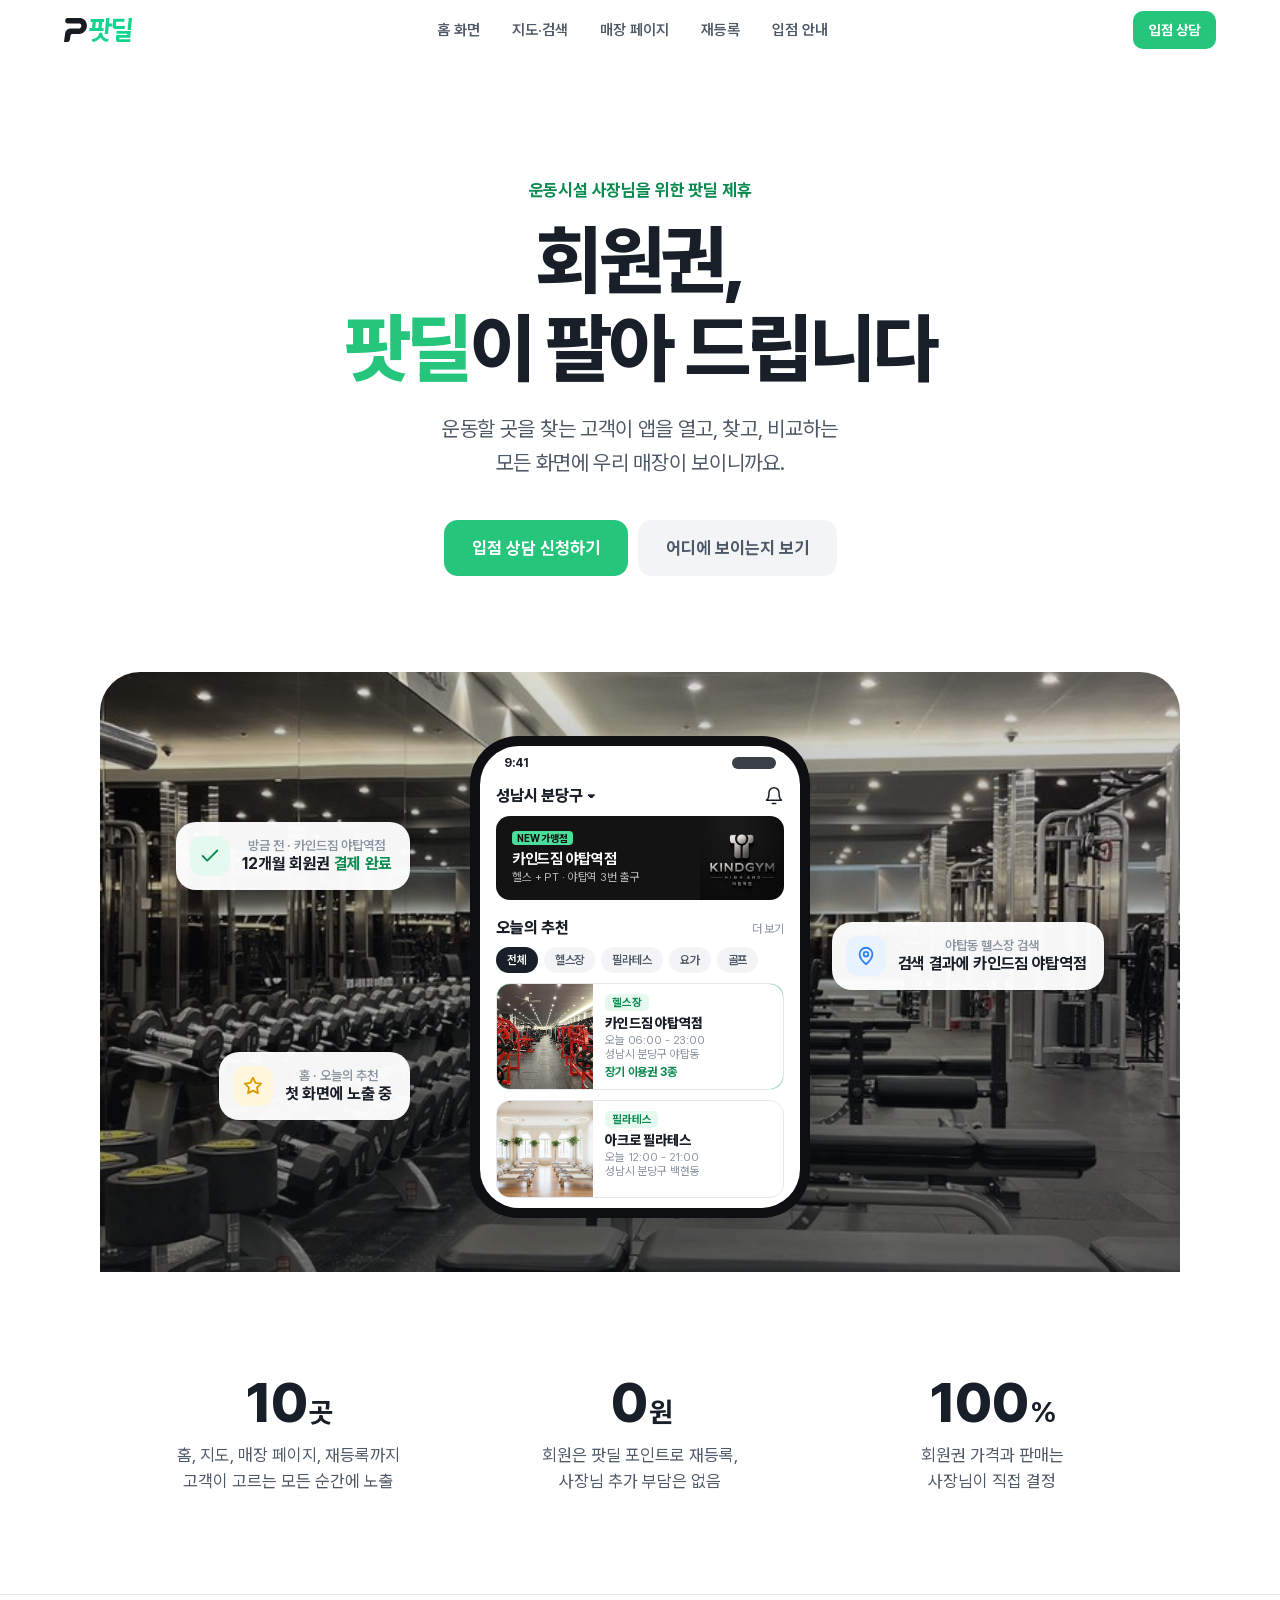
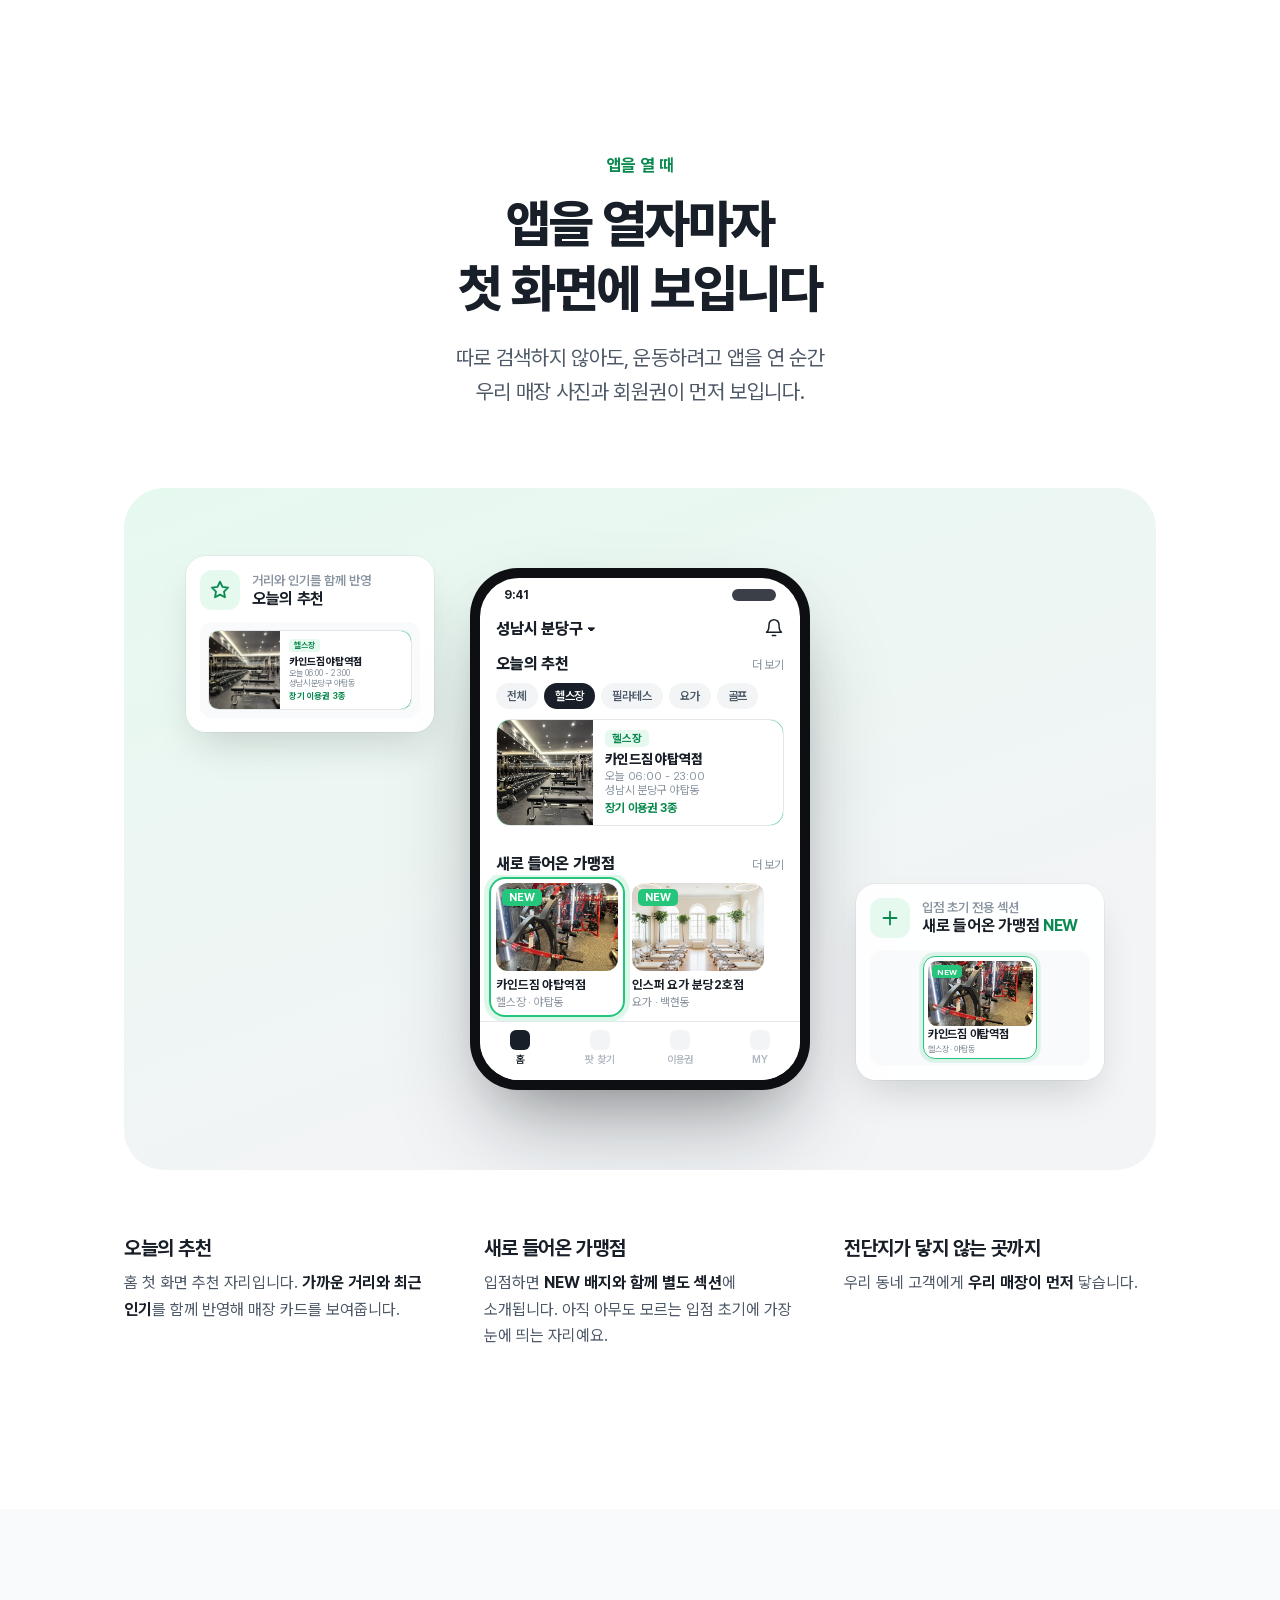
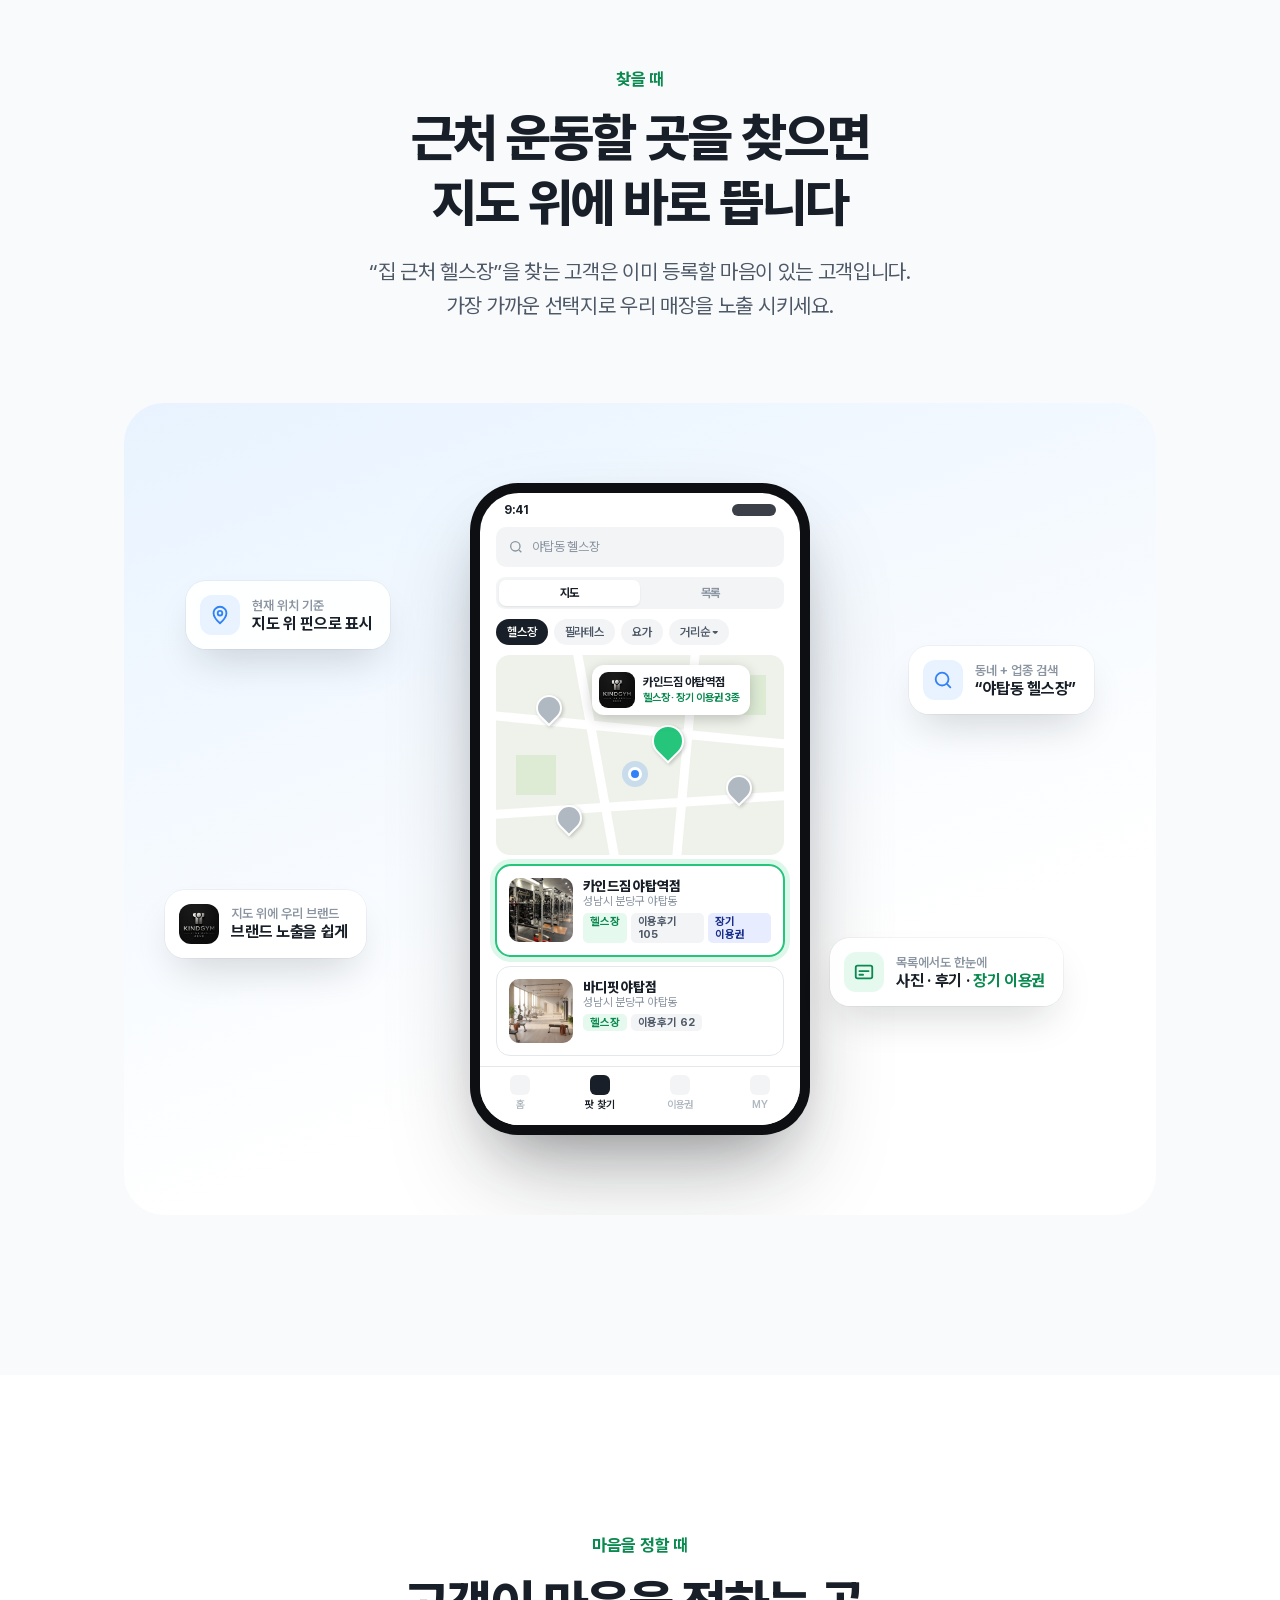
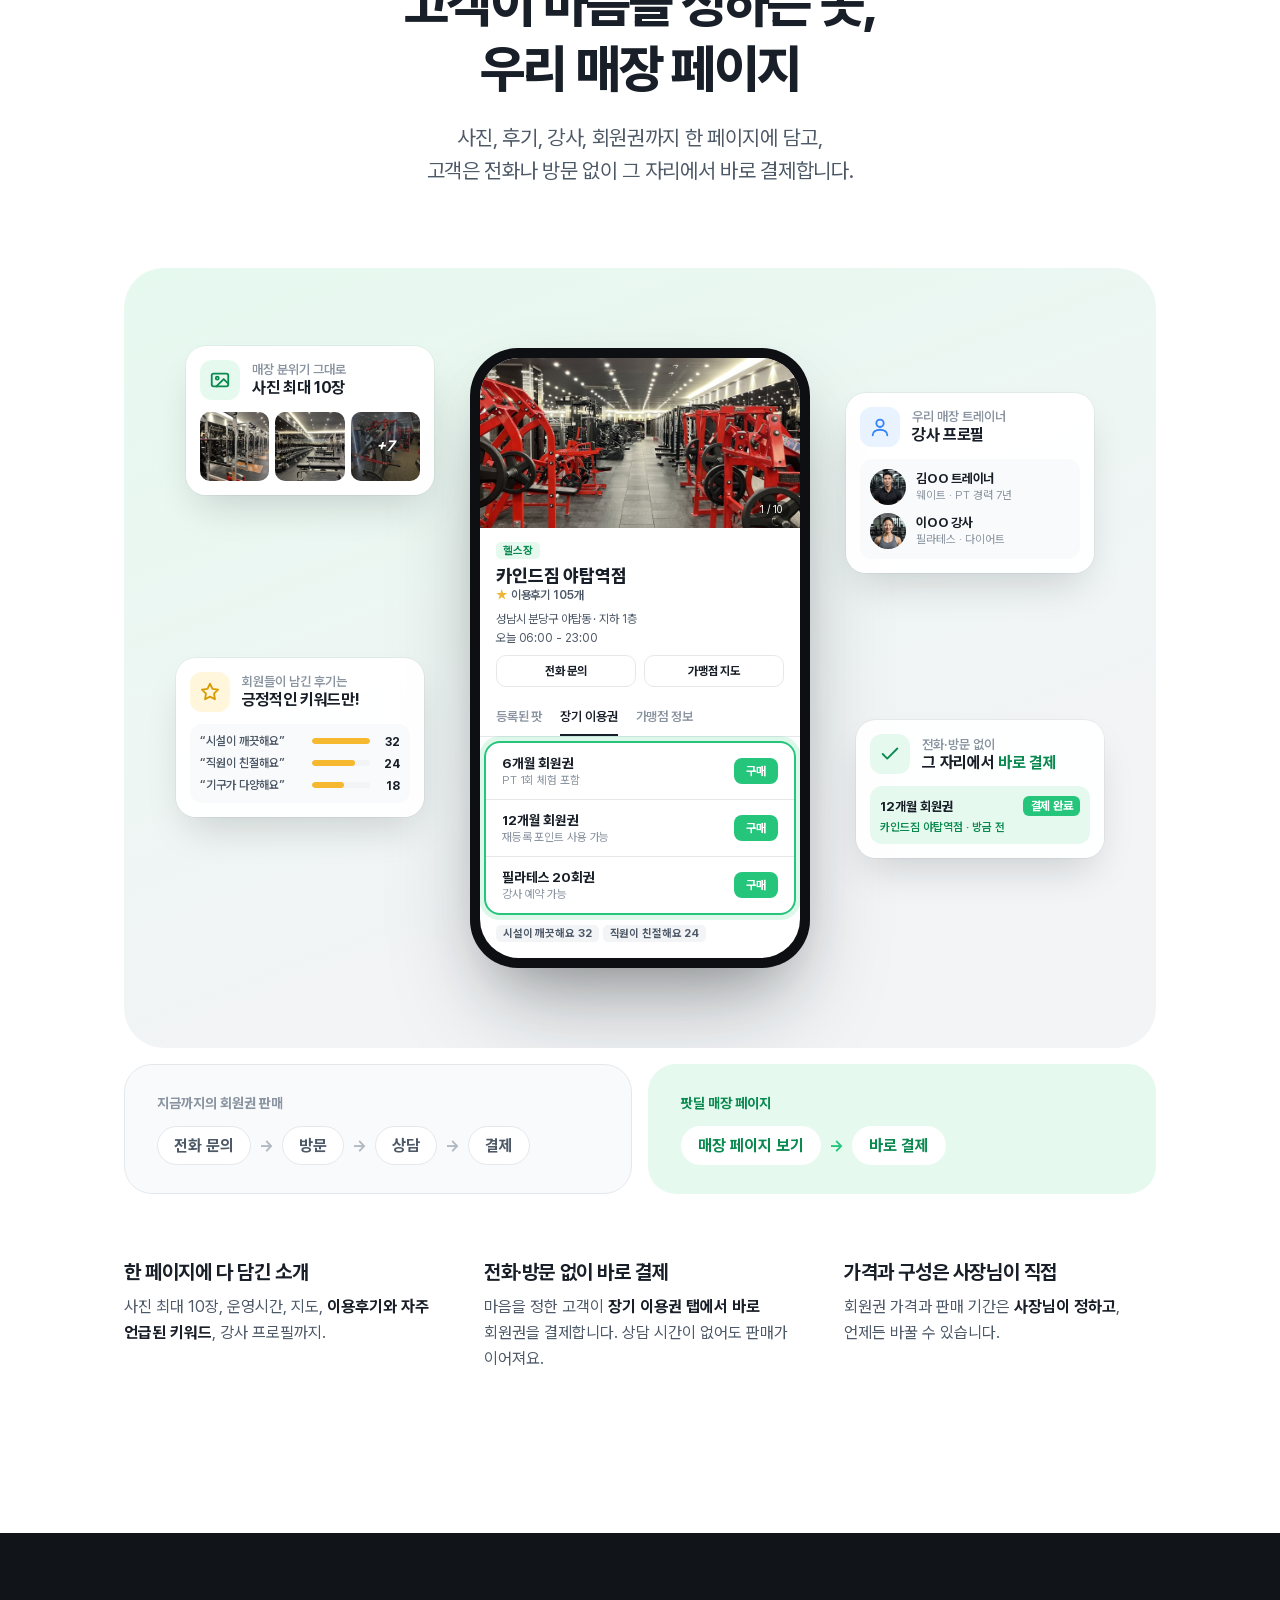
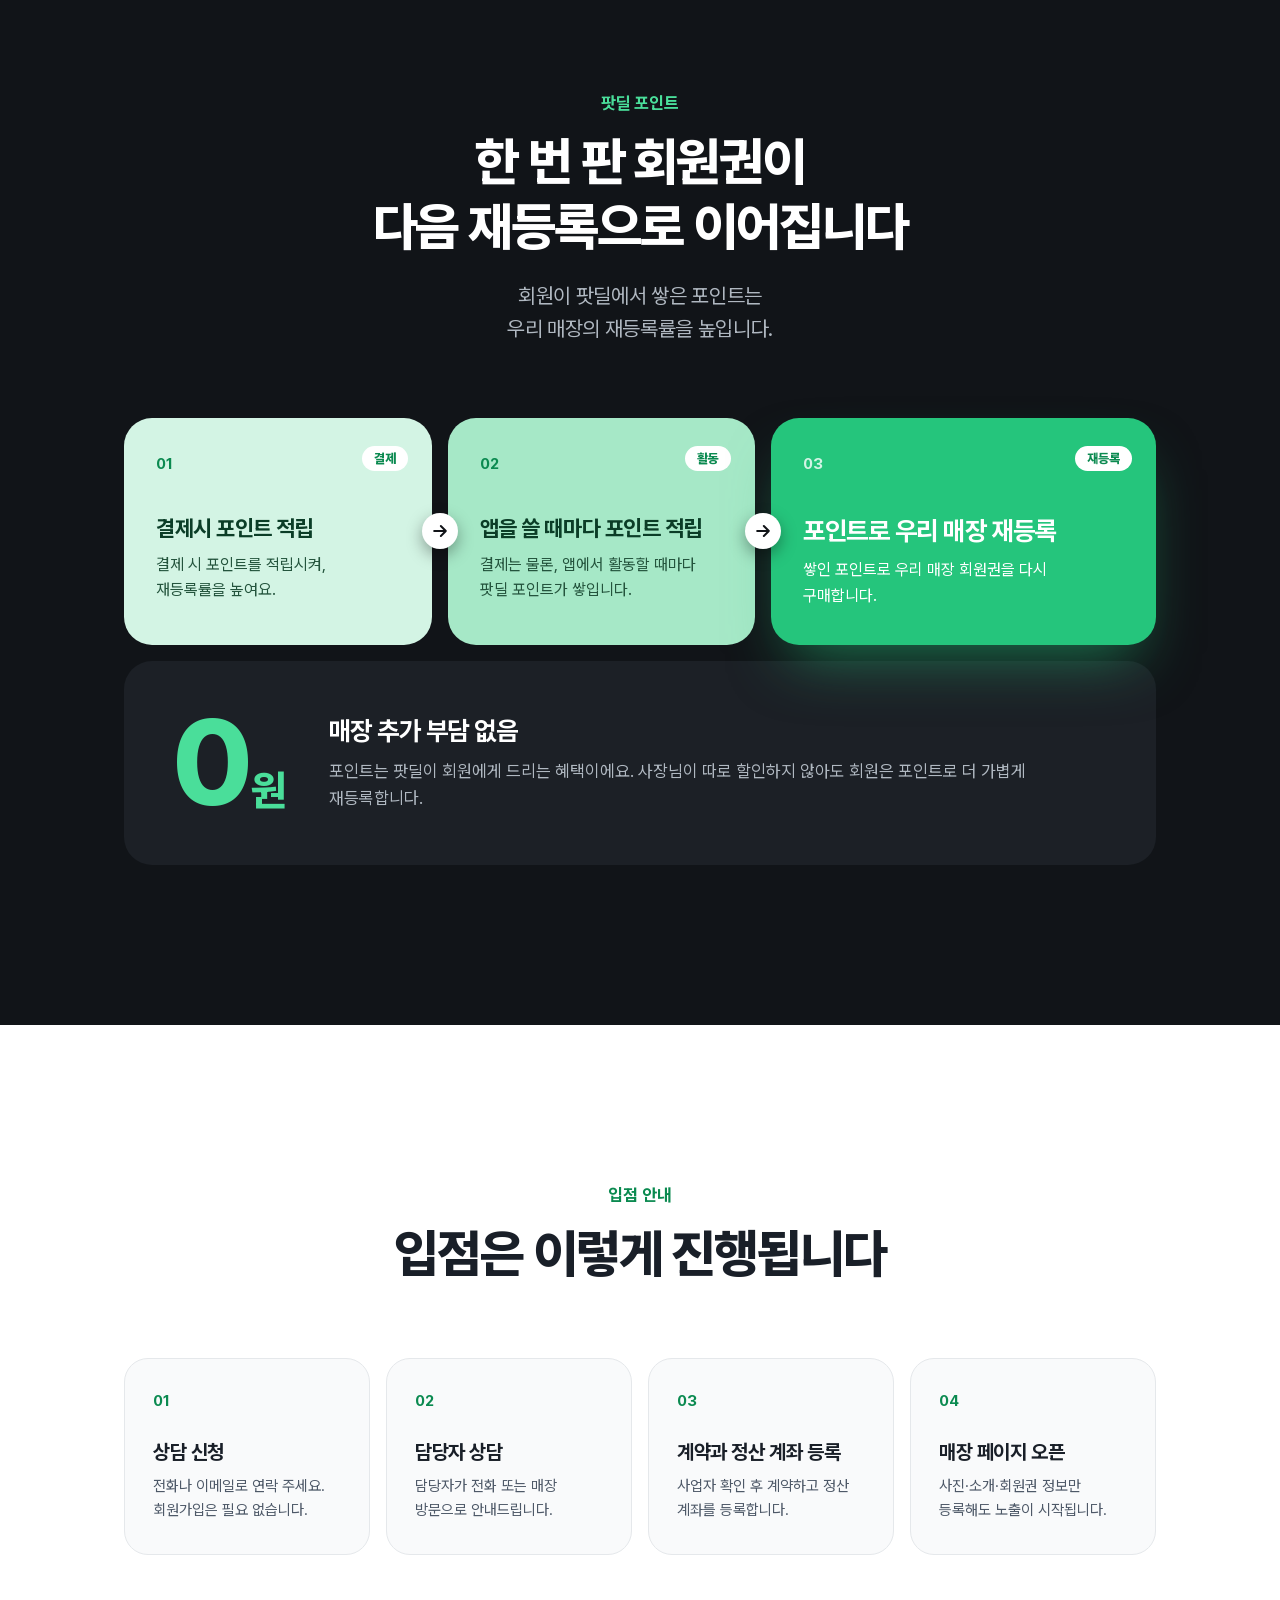
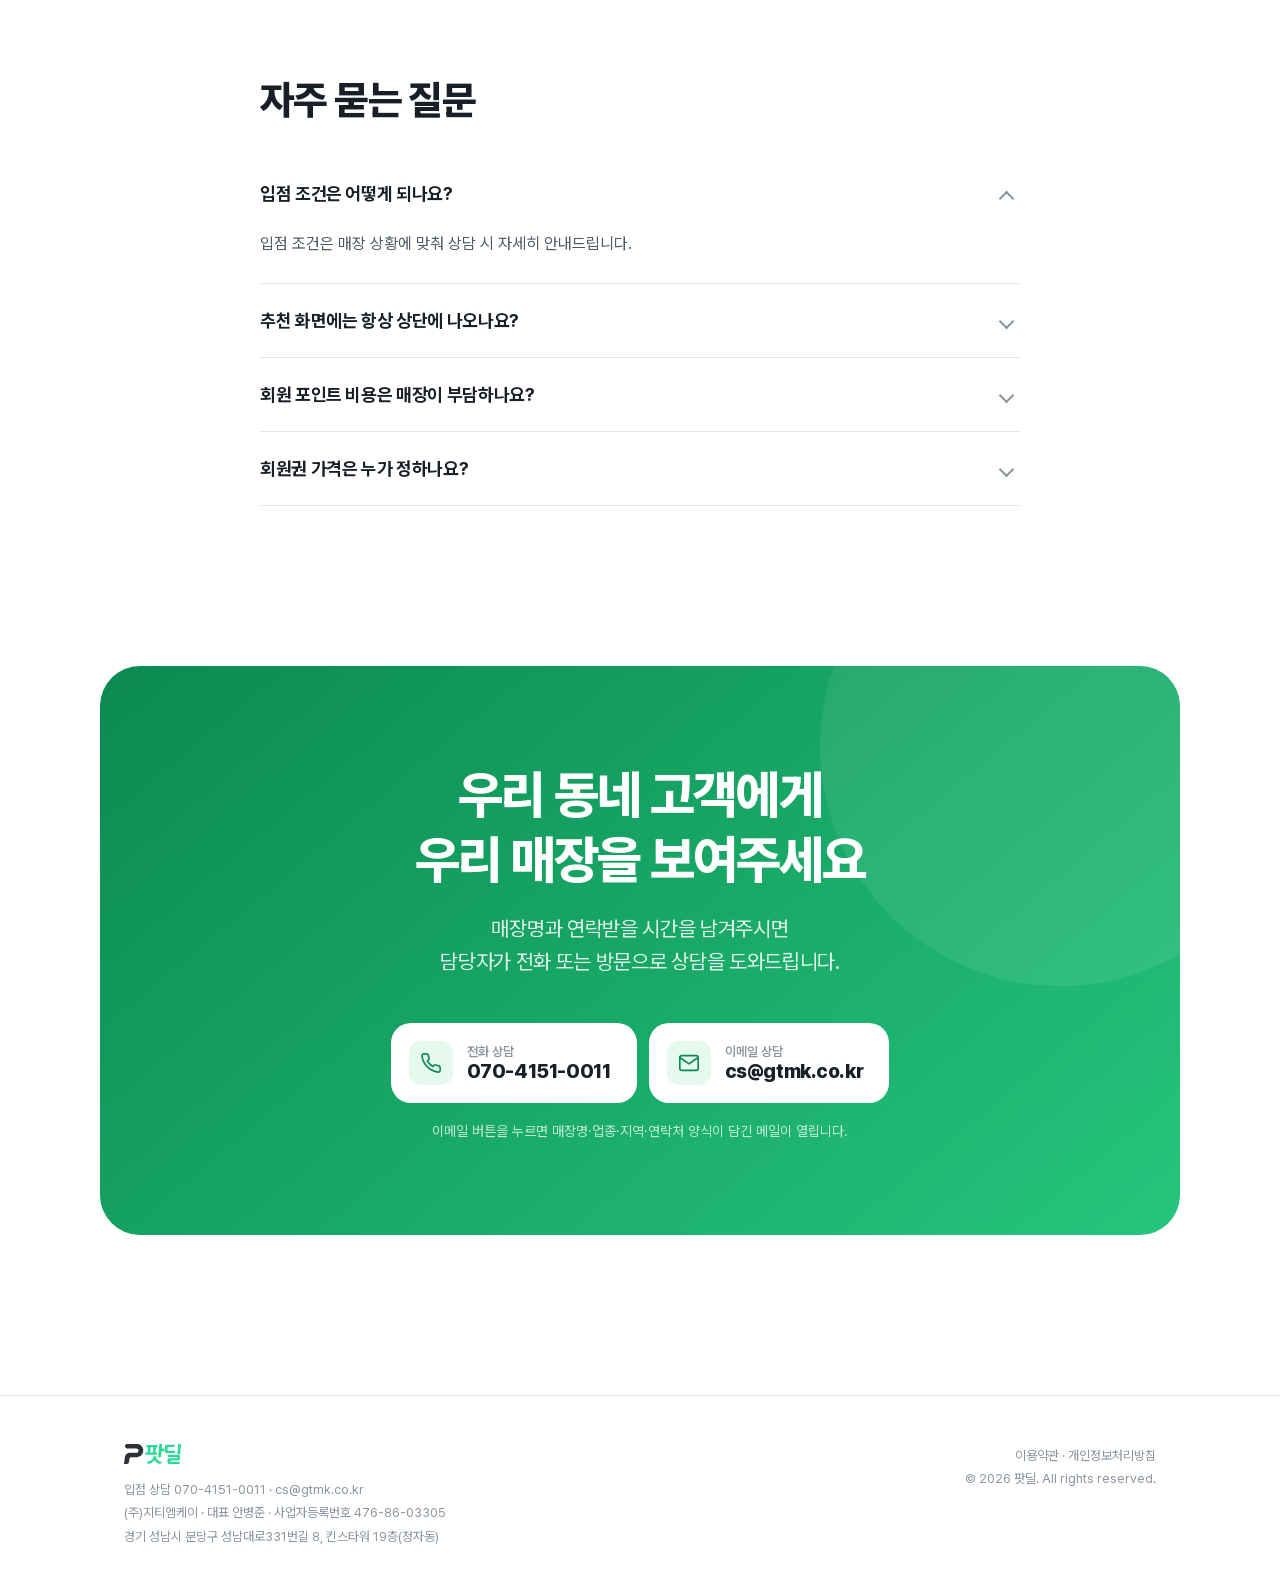
==== commit 4a243e40: "fix: typo" ====
--- a/partner/index.html
+++ b/partner/index.html
@@ -348,7 +348,7 @@
   <div class="wrap">
     <a href="#top" aria-label="팟딜 홈"><img class="logo" src="assets/logo.svg" alt="팟딜"></a>
     <nav aria-label="주요 메뉴">
-      <a href="#home">앱 홈</a><a href="#find">지도·검색</a><a href="#detail">매장 페이지</a><a href="#renew">재등록</a><a href="#steps">입점 안내</a>
+      <a href="#home">홈 화면</a><a href="#find">지도·검색</a><a href="#detail">매장 페이지</a><a href="#renew">재등록</a><a href="#steps">입점 안내</a>
     </nav>
     <a class="btn btn-g" href="#contact">입점 상담</a>
   </div>
@@ -391,7 +391,7 @@
   <div class="wrap">
     <div class="rv"><div class="n">10<small>곳</small></div><p>홈, 지도, 매장 페이지, 재등록까지<br>고객이 고르는 모든 순간에 노출</p></div>
     <div class="rv d1"><div class="n">0<small>원</small></div><p>회원은 팟딜 포인트로 재등록,<br>사장님 추가 부담은 없음</p></div>
-    <div class="rv d2"><div class="n">100<small>%</small></div><p>회원권 가격과 판매 기간은<br>사장님이 직접 결정</p></div>
+    <div class="rv d2"><div class="n">100<small>%</small></div><p>회원권 가격과 판매는<br>사장님이 직접 결정</p></div>
   </div>
 </section>
 
@@ -427,7 +427,7 @@
     <div class="points">
       <div class="rv"><h3>오늘의 추천</h3><p>홈 첫 화면 추천 자리입니다. <b>가까운 거리와 최근 인기</b>를 함께 반영해 매장 카드를 보여줍니다.</p></div>
       <div class="rv d1"><h3>새로 들어온 가맹점</h3><p>입점하면 <b>NEW 배지와 함께 별도 섹션</b>에 소개됩니다. 아직 아무도 모르는 입점 초기에 가장 눈에 띄는 자리예요.</p></div>
-      <div class="rv d2"><h3>전단지가 닿지 않는 곳까지</h3><p>업종 칩으로 걸러 보는 동네 고객에게 <b>우리 매장이 먼저</b> 닿습니다.</p></div>
+      <div class="rv d2"><h3>전단지가 닿지 않는 곳까지</h3><p>우리 동네 고객에게 <b>우리 매장이 먼저</b> 닿습니다.</p></div>
     </div>
   </div>
 </section>
@@ -438,7 +438,7 @@
     <div class="head">
       <span class="kicker rv">찾을 때</span>
       <h2 class="rv d1">근처 운동할 곳을 찾으면<br>지도 위에 바로 뜹니다</h2>
-      <p class="sub rv d2">“집 근처 헬스장”을 찾는 고객은 이미 등록할 마음이 있는 고객입니다. <br class="br-d">사려는 순간, 가장 가까운 선택지로 보입니다.</p>
+      <p class="sub rv d2">“집 근처 헬스장”을 찾는 고객은 이미 등록할 마음이 있는 고객입니다. <br class="br-d">가장 가까운 선택지로 우리 매장을 노출 시키세요.</p>
     </div>
     <div class="stage blue rv" style="background:linear-gradient(160deg,#E8F3FF 0%,#fff 70%)">
       <div class="fc l1"><div class="ic blue"><svg viewBox="0 0 24 24"><path d="M12 21s-7-6.2-7-11a7 7 0 0 1 14 0c0 4.8-7 11-7 11z"/><circle cx="12" cy="10" r="2.5"/></svg></div><div><small>현재 위치 기준</small><b>지도 위 핀으로 표시</b></div></div>
